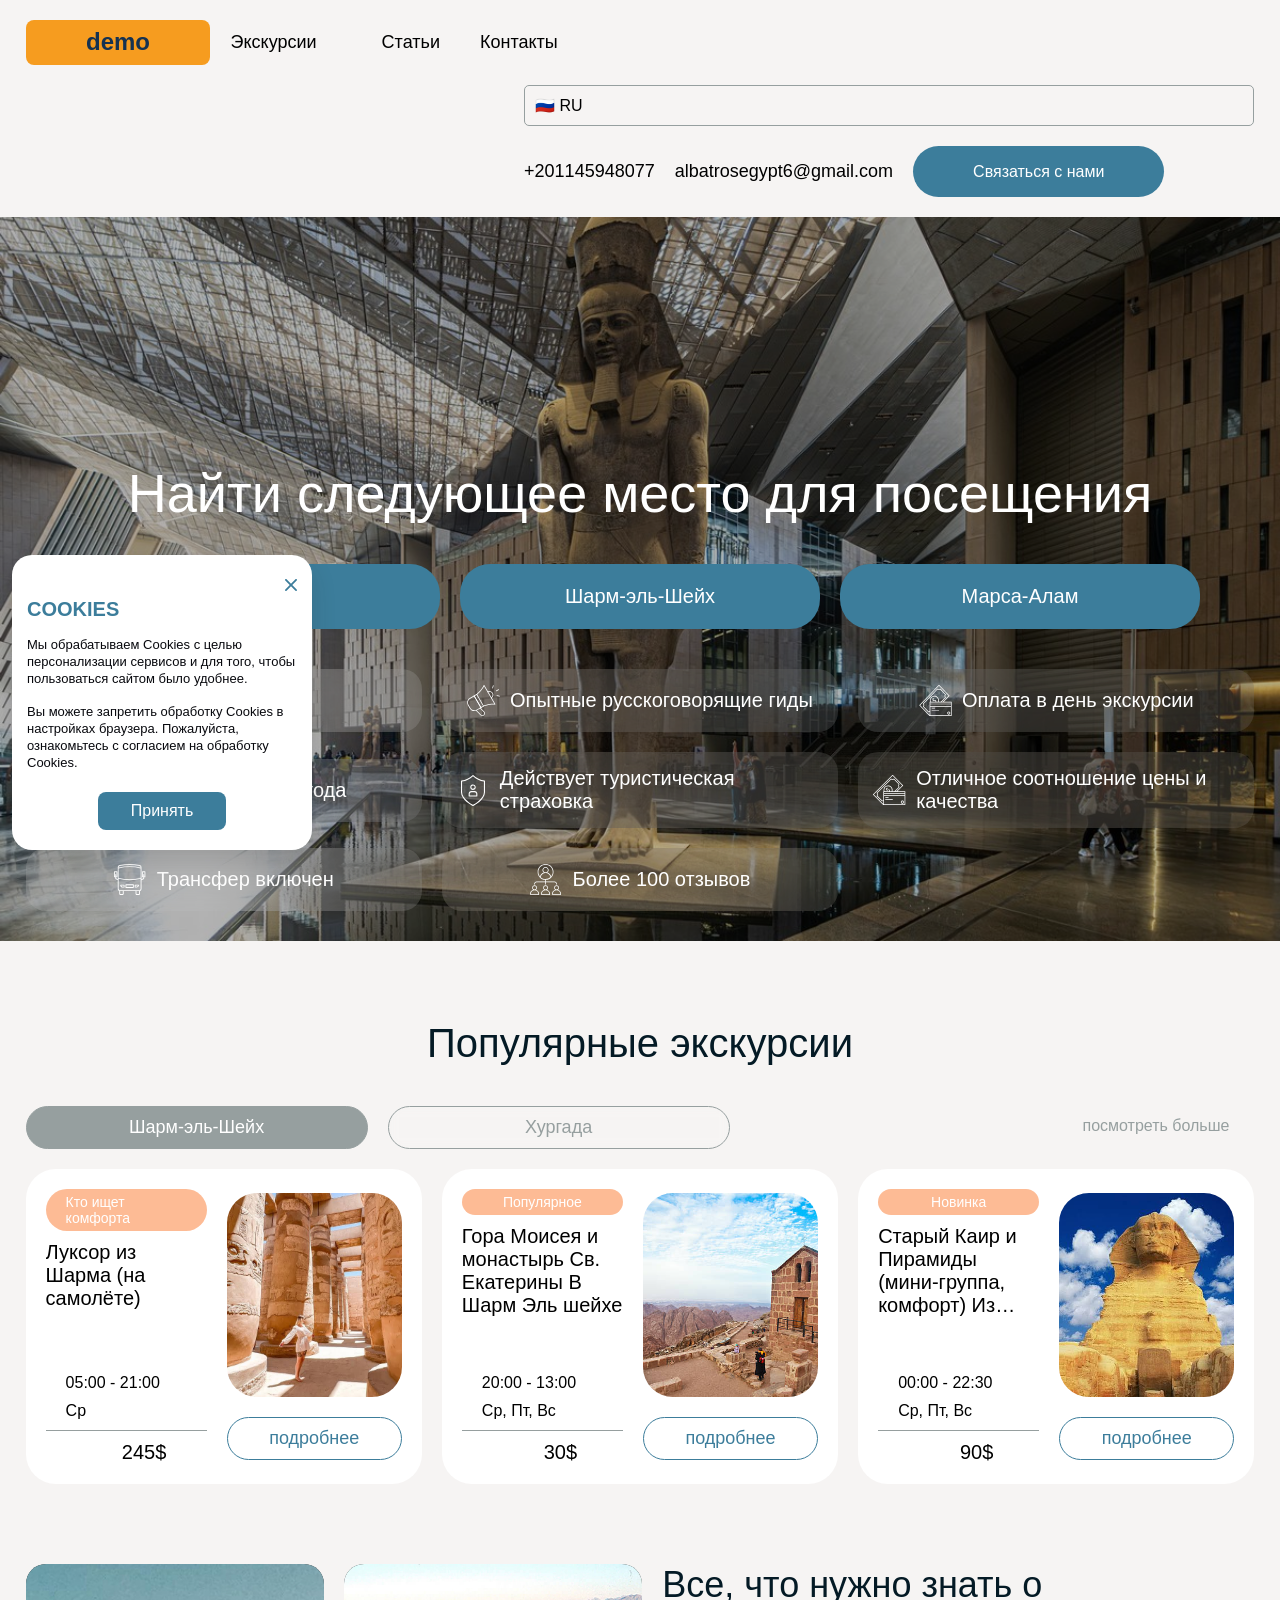
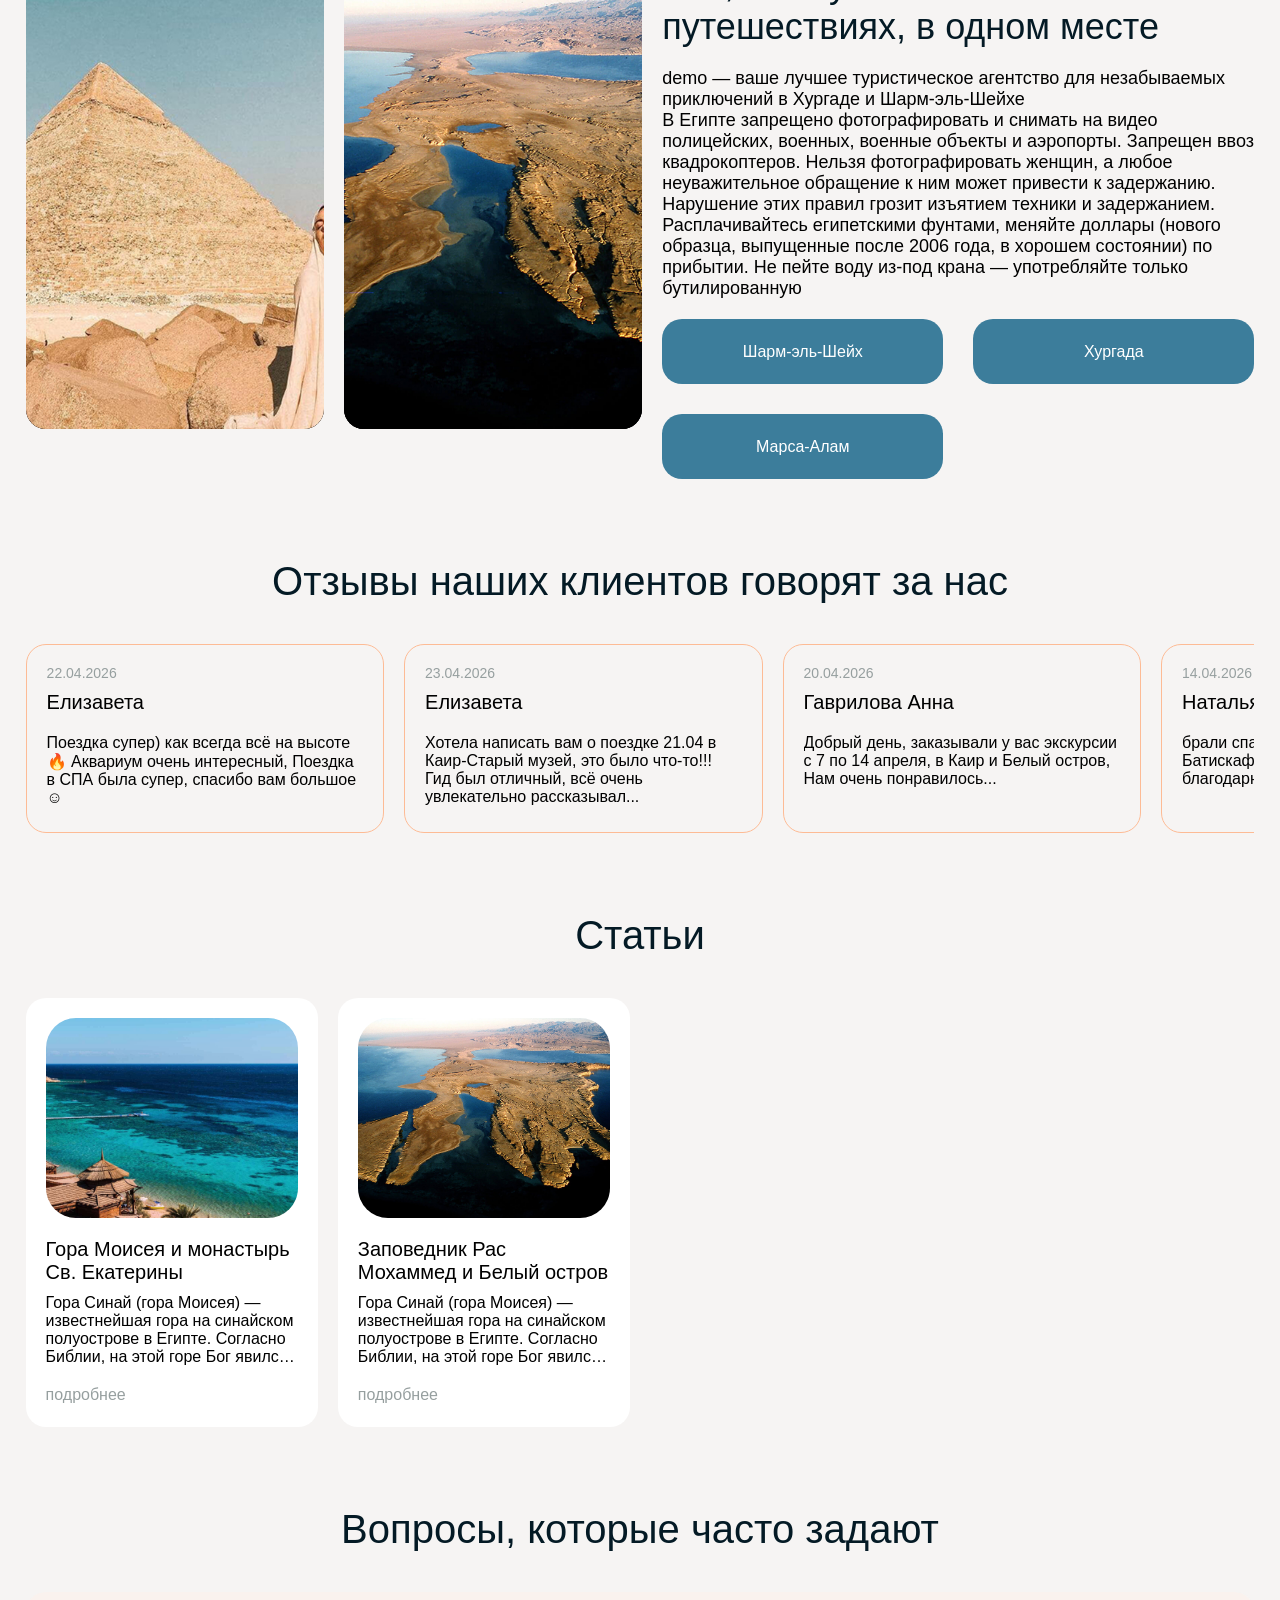
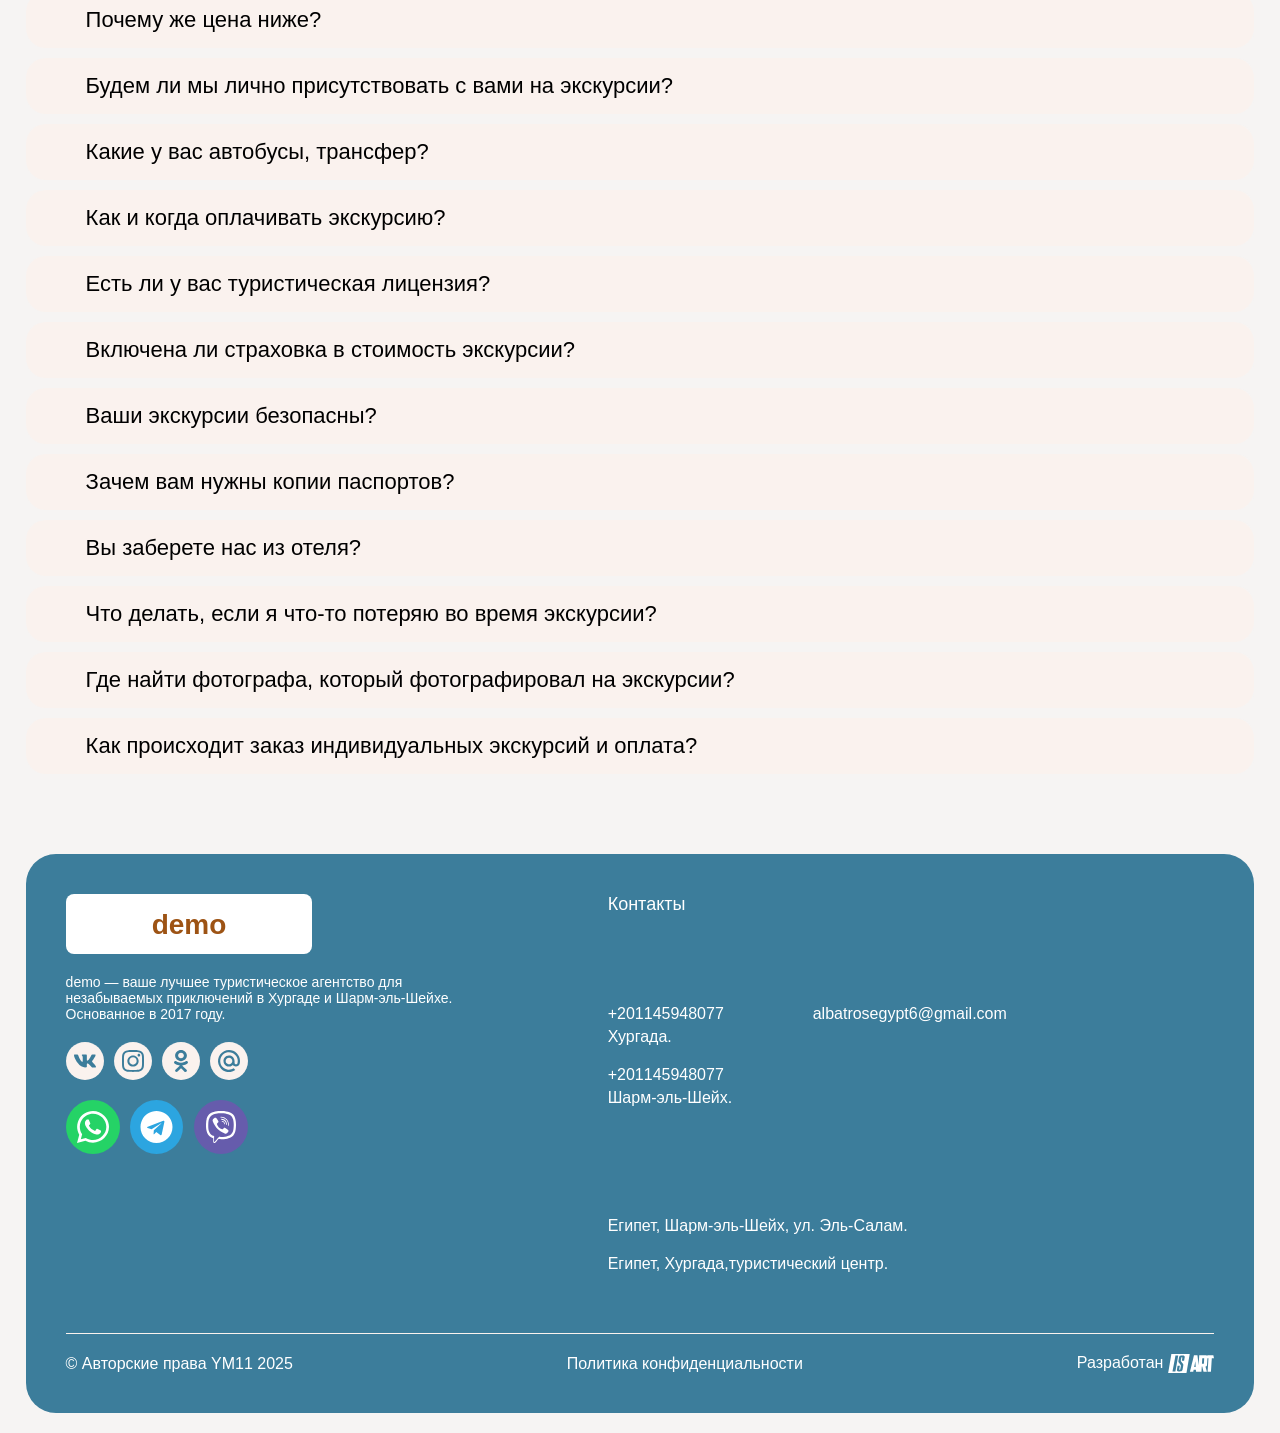
==== index.html @ 4cedfef4 "Initial commit - demo site" ====
<!DOCTYPE html>
<html lang="ru">

<head>
	<meta charset="UTF-8">
	<title>demo</title>
	<meta name="viewport" content="width=device-width, initial-scale=1">

	<link rel="icon" type="image/png" href="wp-content/themes/albatros/public/images/favicon/favicon-96x96.png" sizes="96x96" />
	<link rel="icon" type="image/svg+xml" href="wp-content/themes/albatros/public/images/favicon/favicon.svg" />
	<link rel="shortcut icon" href="wp-content/themes/albatros/public/images/favicon/favicon.ico" />
	<link rel="apple-touch-icon" sizes="180x180" href="wp-content/themes/albatros/public/images/favicon/apple-touch-icon.png" />
	<link rel="manifest" href="wp-content/themes/albatros/public/images/favicon/site.webmanifest" />

	<meta property="og:title" content="demo" />
	<meta property="og:description" content="" />
	<meta property="og:image" content="wp-content/themes/albatros/public/images/logotop.jpg" />

	<link rel='stylesheet' id='swiper-bundle-css' href='wp-content/themes/albatros/public/css/swiper-bundle.min.css' media='all' />
	<link rel='stylesheet' id='fancybox-css' href='wp-content/themes/albatros/public/css/jquery.fancybox.min.css' media='all' />
	<link rel='stylesheet' id='magnific-css' href='wp-content/themes/albatros/public/css/magnific-popup.min.css' media='all' />
	<link rel='stylesheet' id='main-css' href='wp-content/themes/albatros/public/css/main.css' media='all' />
</head>

<body data-rsssl=1 class="home blog wp-theme-albatros">
	<header id="header" class="header">
		<div class="grid_container header_wrapper">
			<a href="/" class="header_logo">
				<img src="wp-content/themes/albatros/public/images/logotip.svg" alt="demo">
			</a>
			<nav class="header_nav">
				<ul id="menu-glavnoe-menyu" class="menu_list">
					<li class="menu-item menu-item-type-taxonomy menu-item-object-category_ekskursii menu-item-has-children menu-item-1013">
						<a href="#">Экскурсии</a>
						<span class='sub_menu_btn'></span>
						<ul class='sub-menu'>
							<li class="menu-item menu-item-type-taxonomy menu-item-object-category_ekskursii menu-item-1015"><a href="#">Марса-Алам</a></li>
							<li class="menu-item menu-item-type-taxonomy menu-item-object-category_ekskursii menu-item-1017"><a href="#">Шарм-эль-Шейх</a></li>
							<li class="menu-item menu-item-type-taxonomy menu-item-object-category_ekskursii menu-item-1016"><a href="#">Хургада</a></li>
						</ul>
					</li>
					<li class="menu-item menu-item-type-taxonomy menu-item-object-category menu-item-1012"><a href="#">Статьи</a></li>
					<li class="menu-item menu-item-type-post_type menu-item-object-page menu-item-1014"><a href="#">Контакты</a></li>
				</ul>
			</nav>
			<div class="header_right" data-da=".header_nav, 1200, 5">
				<select class="country_select header_lang">
					<option value="ru" data-mask="+7(999)999-99-99" data-placeholder="Телефон*" selected>🇷🇺 RU</option>
					<option value="en" data-mask="+1(999)999-9999" data-placeholder="Phone*">🇬🇧 EN</option>
					<option value="ar" data-mask="+20(999)999-9999" data-placeholder="هاتف*">🇪🇬 AR</option>
				</select>
				<a href="tel:+201145948077" class="header_phone">+201145948077</a>
				<a href="mailto:albatrosegypt6@gmail.com" class="header_mail">albatrosegypt6@gmail.com</a>
				<span class="modal_open">
					<a href="#modal_consultations" class="site_btn" data-effect="mfp-zoom-in">Связаться с нами</a>
				</span>
			</div>
			<ul class="humb">
				<li></li>
				<li></li>
				<li></li>
			</ul>
		</div>
	</header>

	<main>
		<div class="banner m_bottom">
			<div class="swiper banner_slider">
				<div class="swiper-wrapper">
					<div class="swiper-slide banner_slide">
						<img src="wp-content/uploads/2025/12/14840252_original.jpg" alt="" loading="lazy">
					</div>
					<div class="swiper-slide banner_slide">
						<img src="wp-content/uploads/2025/07/slide2.jpg" alt="" loading="lazy">
					</div>
					<div class="swiper-slide banner_slide">
						<img src="wp-content/uploads/2025/12/item_478.jpg" alt="" loading="lazy">
					</div>
					<div class="swiper-slide banner_slide">
						<img src="wp-content/uploads/2025/10/whatsapp-image-2025-10-23-at-14.25.25.jpeg" alt="" loading="lazy">
					</div>
					<div class="swiper-slide banner_slide">
						<img src="wp-content/uploads/2025/10/whatsapp-image-2025-10-23-at-14.25.23.jpeg" alt="" loading="lazy">
					</div>
					<div class="swiper-slide banner_slide">
						<img src="wp-content/uploads/2025/10/whatsapp-image-2025-10-25-at-17.56.26-1.jpeg" alt="" loading="lazy">
					</div>
					<div class="swiper-slide banner_slide">
						<img src="wp-content/uploads/2025/10/whatsapp-image-2025-10-25-at-17.35.41-1.jpeg" alt="" loading="lazy">
					</div>
					<div class="swiper-slide banner_slide">
						<img src="wp-content/uploads/2025/10/whatsapp-image-2025-10-25-at-16.42.02-2.jpeg" alt="" loading="lazy">
					</div>
					<div class="swiper-slide banner_slide">
						<img src="wp-content/uploads/2025/10/whatsapp-image-2025-10-25-at-16.42.02.jpeg" alt="" loading="lazy">
					</div>
					<div class="swiper-slide banner_slide">
						<img src="wp-content/uploads/2025/10/whatsapp-image-2025-10-25-at-16.13.04-1.jpeg" alt="" loading="lazy">
					</div>
				</div>
			</div>
			<div class="banner_wrapper grid_container">
				<h1 class="banner_title" data-heading="Найти следующее место для посещения">Найти следующее место для посещения</h1>
				<div class="banner_top_link">
					<a href="#" class="site_btn">Хургада</a>
					<a href="#" class="site_btn">Шарм-эль-Шейх</a>
					<a href="#" class="site_btn">Марса-Алам</a>
				</div>
				<div class="banner_trigger_wrapper">
					<div id="bannerTrigger" class="banner_trigger">
						<div class="banner_trigger_item">
							<div class="trigger_icon">
								<img src="wp-content/uploads/2025/07/trigger_icon.svg" alt="">
							</div>
							<span class="trigger_title">Работаем 24/7</span>
						</div>
						<div class="banner_trigger_item">
							<div class="trigger_icon">
								<img src="wp-content/uploads/2025/07/trigger_icon2.svg" alt="">
							</div>
							<span class="trigger_title">Опытные русскоговорящие гиды</span>
						</div>
						<div class="banner_trigger_item">
							<div class="trigger_icon">
								<img src="wp-content/uploads/2025/07/trigger_icon3.svg" alt="">
							</div>
							<span class="trigger_title">Оплата в день экскурсии</span>
						</div>
						<div class="banner_trigger_item">
							<div class="trigger_icon">
								<img src="wp-content/uploads/2025/07/trigger_icon.svg" alt="">
							</div>
							<span class="trigger_title">Работаем с 2017 года</span>
						</div>
						<div class="banner_trigger_item">
							<div class="trigger_icon">
								<img src="wp-content/uploads/2025/07/trigger_icon4.svg" alt="">
							</div>
							<span class="trigger_title">Действует туристическая страховка</span>
						</div>
						<div class="banner_trigger_item">
							<div class="trigger_icon">
								<img src="wp-content/uploads/2025/07/trigger_icon5.svg" alt="">
							</div>
							<span class="trigger_title">Отличное соотношение цены и качества</span>
						</div>
						<div class="banner_trigger_item">
							<div class="trigger_icon">
								<img src="wp-content/uploads/2025/07/trigger_icon6.svg" alt="">
							</div>
							<span class="trigger_title">Трансфер включен</span>
						</div>
						<div class="banner_trigger_item">
							<div class="trigger_icon">
								<img src="wp-content/uploads/2025/07/trigger_icon7.svg" alt="">
							</div>
							<span class="trigger_title">Более 100 отзывов</span>
						</div>
					</div>
				</div>
			</div>
		</div>

		<div class="popular_excursions m_bottom">
			<div class="grid_container">
				<h2 class="index_title">Популярные экскурсии</h2>
				<div class="tabs_nav_box popular_excursions_btn">
					<a href="#!" data-tab="tab_1" class="excursions_nav_tab active">Шарм-эль-Шейх</a>
					<a href="#!" data-tab="tab_2" class="excursions_nav_tab">Хургада</a>
					<a href="#" class="more_btn">посмотреть больше</a>
				</div>

				<div class="tabs_content">
					<div id="tab_1" class="excursions_tab active">
						<div class="excursions_wrapper">
							<a href="#" class="excursions_item">
								<div class="excursions_item_info">
									<span class="excursions_item_label">Кто ищет комфорта</span>
									<h3 class="excursions_item_title">Луксор из Шарма (на самолёте)</h3>
									<div class="excursions_item_bottom">
										<span class="excursions_item_time">05:00 - 21:00</span>
										<span class="excursions_item_date">Ср</span>
										<div class="excursions_item_price">
											<span class="excursions_item_num">245$</span>
										</div>
									</div>
								</div>
								<div class="excursions_item_photo">
									<div class="excursions__photo">
										<img src="wp-content/uploads/2025/07/whatsapp-image-2025-10-23-at-15.48.49_3665bef0.jpg" alt="Луксор из Шарма (на самолёте)" loading="lazy">
									</div>
									<span class="site_btn_transparent">подробнее</span>
								</div>
							</a>
							<a href="#" class="excursions_item">
								<div class="excursions_item_info">
									<span class="excursions_item_label">Популярное</span>
									<h3 class="excursions_item_title">Гора Моисея и монастырь Св. Екатерины В Шарм Эль шейхе</h3>
									<div class="excursions_item_bottom">
										<span class="excursions_item_time">20:00 - 13:00</span>
										<span class="excursions_item_date">Ср, Пт, Вс</span>
										<div class="excursions_item_price">
											<span class="excursions_item_num">30$</span>
										</div>
									</div>
								</div>
								<div class="excursions_item_photo">
									<div class="excursions__photo">
										<img src="wp-content/uploads/2025/07/whatsapp-image-2025-10-23-at-11.12.30_5a927d51.jpg" alt="Гора Моисея и монастырь Св. Екатерины" loading="lazy">
									</div>
									<span class="site_btn_transparent">подробнее</span>
								</div>
							</a>
							<a href="#" class="excursions_item">
								<div class="excursions_item_info">
									<span class="excursions_item_label">Новинка</span>
									<h3 class="excursions_item_title">Старый Каир и Пирамиды (мини-группа, комфорт) Из Шарма</h3>
									<div class="excursions_item_bottom">
										<span class="excursions_item_time">00:00 - 22:30</span>
										<span class="excursions_item_date">Ср, Пт, Вс</span>
										<div class="excursions_item_price">
											<span class="excursions_item_num">90$</span>
										</div>
									</div>
								</div>
								<div class="excursions_item_photo">
									<div class="excursions__photo">
										<img src="wp-content/uploads/2025/10/whatsapp-image-2025-10-26-at-10.46.43-1.jpeg" alt="Старый Каир и Пирамиды" loading="lazy">
									</div>
									<span class="site_btn_transparent">подробнее</span>
								</div>
							</a>
						</div>
					</div>

					<div id="tab_2" class="excursions_tab">
						<div class="excursions_wrapper">
							<a href="#" class="excursions_item">
								<div class="excursions_item_info">
									<span class="excursions_item_label">Новинка</span>
									<h3 class="excursions_item_title">Старый Каир и Пирамиды (мини-группа, комфорт) Из Шарма</h3>
									<div class="excursions_item_bottom">
										<span class="excursions_item_time">00:00 - 22:30</span>
										<span class="excursions_item_date">Ср, Пт, Вс</span>
										<div class="excursions_item_price">
											<span class="excursions_item_num">90$</span>
										</div>
									</div>
								</div>
								<div class="excursions_item_photo">
									<div class="excursions__photo">
										<img src="wp-content/uploads/2025/10/whatsapp-image-2025-10-26-at-10.46.43-1.jpeg" alt="Старый Каир и Пирамиды" loading="lazy">
									</div>
									<span class="site_btn_transparent">подробнее</span>
								</div>
							</a>
							<a href="#" class="excursions_item">
								<div class="excursions_item_info">
									<span class="excursions_item_label">Популярное</span>
									<h3 class="excursions_item_title">Каир и Александрия из Хургады (автобус) 2 дня</h3>
									<div class="excursions_item_bottom">
										<span class="excursions_item_time">2 дня</span>
										<span class="excursions_item_date">Вт</span>
										<div class="excursions_item_price">
											<span class="excursions_item_num">140$</span>
										</div>
									</div>
								</div>
								<div class="excursions_item_photo">
									<div class="excursions__photo">
										<img src="wp-content/uploads/2025/10/whatsapp-image-2025-10-23-at-17.17.34.jpeg" alt="Каир и Александрия" loading="lazy">
									</div>
									<span class="site_btn_transparent">подробнее</span>
								</div>
							</a>
							<a href="#" class="excursions_item">
								<div class="excursions_item_info">
									<span class="excursions_item_label">VIP-клиенты</span>
									<h3 class="excursions_item_title">Каир индивидуально из Хургады</h3>
									<div class="excursions_item_bottom">
										<span class="excursions_item_time">01:00 - 20:30</span>
										<span class="excursions_item_date">Ежедневно</span>
										<div class="excursions_item_price">
											<span class="excursions_item_num">300$</span>
										</div>
									</div>
								</div>
								<div class="excursions_item_photo">
									<div class="excursions__photo">
										<img src="wp-content/uploads/2025/10/whatsapp-image-2025-10-23-at-14.25.23.jpeg" alt="Каир индивидуально" loading="lazy">
									</div>
									<span class="site_btn_transparent">подробнее</span>
								</div>
							</a>
							<a href="#" class="excursions_item">
								<div class="excursions_item_info">
									<span class="excursions_item_label">Популярное</span>
									<h3 class="excursions_item_title">Супер Луксор (с долиной царей)</h3>
									<div class="excursions_item_bottom">
										<span class="excursions_item_time">04:00 - 21:00</span>
										<span class="excursions_item_date">Пн, Вт, Чт, Пт, Сб</span>
										<div class="excursions_item_price">
											<span class="excursions_item_num">60$</span>
										</div>
									</div>
								</div>
								<div class="excursions_item_photo">
									<div class="excursions__photo">
										<img src="wp-content/uploads/2025/07/whatsapp-image-2025-10-23-at-15.48.49_3665bef0.jpg" alt="Супер Луксор" loading="lazy">
									</div>
									<span class="site_btn_transparent">подробнее</span>
								</div>
							</a>
							<a href="#" class="excursions_item">
								<div class="excursions_item_info">
									<span class="excursions_item_label">VIP-клиенты</span>
									<h3 class="excursions_item_title">Луксор индивидуально (Вип-программа) Из Хургады</h3>
									<div class="excursions_item_bottom">
										<span class="excursions_item_time">05:00 - 20:00</span>
										<span class="excursions_item_date">Ежедневно</span>
										<div class="excursions_item_price">
											<span class="excursions_item_num">300$</span>
										</div>
									</div>
								</div>
								<div class="excursions_item_photo">
									<div class="excursions__photo">
										<img src="wp-content/uploads/2025/07/whatsapp-image-2025-10-23-at-15.48.52_2b621d2a.jpg" alt="Луксор индивидуально" loading="lazy">
									</div>
									<span class="site_btn_transparent">подробнее</span>
								</div>
							</a>
						</div>
					</div>
				</div>
			</div>
		</div>

		<div class="aboutus_index m_bottom">
			<div class="grid_container aboutus_wrapper">
				<div class="aboutus_video_box">
					<div class="video_item">
						<video controls playsinline id="myVideo1">
							<source src="wp-content/uploads/2025/07/video.mp4" type="video/mp4">
						</video>
						<div class="video-poster" data-video-id="myVideo1" style="background: url('wp-content/uploads/2025/07/ekscursiaaya_slide.jpg') center / cover no-repeat;"></div>
					</div>
					<div class="video_item">
						<video controls playsinline id="myVideo2">
							<source src="wp-content/uploads/2025/07/video.mp4" type="video/mp4">
						</video>
						<div class="video-poster" data-video-id="myVideo2" style="background: url('wp-content/uploads/2025/07/single_news.jpg') center / cover no-repeat;"></div>
					</div>
				</div>
				<div class="aboutus_info">
					<h2 class="aboutus_title">Все, что нужно знать о путешествиях, в одном месте</h2>
					<div class="aboutus_info_text">
				<p>demo — ваше лучшее туристическое агентство для незабываемых приключений в Хургаде и Шарм-эль-Шейхе</p>
						<p>В Египте запрещено фотографировать и снимать на видео полицейских, военных, военные объекты и аэропорты. Запрещен ввоз квадрокоптеров. Нельзя фотографировать женщин, а любое неуважительное обращение к ним может привести к задержанию. Нарушение этих правил грозит изъятием техники и задержанием.</p>
						<p>Расплачивайтесь египетскими фунтами, меняйте доллары (нового образца, выпущенные после 2006 года, в хорошем состоянии) по прибытии. Не пейте воду из-под крана — употребляйте только бутилированную</p>
					</div>
					<div class="aboutus_btn">
						<a href="#" class="site_btn">Шарм-эль-Шейх</a>
						<a href="#" class="site_btn">Хургада</a>
						<a href="#" class="site_btn">Марса-Алам</a>
					</div>
				</div>
			</div>
		</div>

		<div class="reviews m_bottom">
			<div class="grid_container reviews_wrapper">
				<h2 class="index_title">Отзывы наших клиентов говорят за нас</h2>
				<div class="reviews_slider_wrapper">
					<div class="swiper reviews_slider">
						<div class="swiper-wrapper">
							<div class="swiper-slide reviews_slide" data-fancybox="reviews1" data-src="#dialog-content1">
								<span class="reviews_slide_date">22.04.2026</span>
								<span class="reviews_slide_name">Елизавета</span>
								<div class="reviews_slide_text">Поездка супер) как всегда всё на высоте🔥 Аквариум очень интересный, Поездка в СПА была супер, спасибо вам большое ☺️</div>
								<div id="dialog-content1" class="vp-raw f-html" style="max-width: 500px; display: none;">
									<p>Поездка супер) как всегда всё на высоте🔥<br>Аквариум очень интересный,</p>
									<p>Поездка в СПА была супер, спасибо вам большое ☺️</p>
								</div>
							</div>
							<div class="swiper-slide reviews_slide" data-fancybox="reviews2" data-src="#dialog-content2">
								<span class="reviews_slide_date">23.04.2026</span>
								<span class="reviews_slide_name">Елизавета</span>
								<div class="reviews_slide_text">Хотела написать вам о поездке 21.04 в Каир-Старый музей, это было что-то!!! Гид был отличный, всё очень увлекательно рассказывал...</div>
								<div id="dialog-content2" class="vp-raw f-html" style="max-width: 500px; display: none;">
									<p>Хотела написать вам о поездке 21.04 в Каир-Старый музей, это было что-то!!!<br>Гид был отличный...</p>
								</div>
							</div>
							<div class="swiper-slide reviews_slide" data-fancybox="reviews3" data-src="#dialog-content3">
								<span class="reviews_slide_date">20.04.2026</span>
								<span class="reviews_slide_name">Гаврилова Анна</span>
								<div class="reviews_slide_text">Добрый день, заказывали у вас экскурсии с 7 по 14 апреля, в Каир и Белый остров, Нам очень понравилось...</div>
								<div id="dialog-content3" class="vp-raw f-html" style="max-width: 500px; display: none;">
									<p>Добрый день, заказывали у вас экскурсии с 7 по 14 апреля, в Каир и Белый остров, Нам очень понравилось...</p>
								</div>
							</div>
							<div class="swiper-slide reviews_slide" data-fancybox="reviews4" data-src="#dialog-content4">
								<span class="reviews_slide_date">14.04.2026</span>
								<span class="reviews_slide_name">Наталья</span>
								<div class="reviews_slide_text">брали спа дважды и экскурскию морскую Батискаф, выражаем искреннюю благодарность...</div>
								<div id="dialog-content4" class="vp-raw f-html" style="max-width: 500px; display: none;">
									<p>брали спа дважды и экскурскию морскую Батискаф... Мы рекомендуем и выражаем свою благодарность за отдых.</p>
								</div>
							</div>
							<div class="swiper-slide reviews_slide" data-fancybox="reviews5" data-src="#dialog-content5">
								<span class="reviews_slide_date">14.04.2026</span>
								<span class="reviews_slide_name">Катерина</span>
								<div class="reviews_slide_text">Добрый день! Хотели бы оставить отзыв по поводу экскурсии Очень сильно благодарим за нашего экскурсовода Бассама!...</div>
								<div id="dialog-content5" class="vp-raw f-html" style="max-width: 500px; display: none;">
									<p>Добрый день! Хотели бы оставить отзыв по поводу экскурсии</p>
									<p>Очень сильно благодарим за нашего экскурсовода Бассама!</p>
								</div>
							</div>
						</div>
					</div>
					<div class="swiper-button-prev">
						<svg width="17" height="30" viewBox="0 0 17 30" fill="none" xmlns="http://www.w3.org/2000/svg">
							<path d="M15.116 30C15.6989 30 16.2724 29.6832 16.6409 29.0915C17.2501 28.1083 17.064 26.7313 16.2216 26.0208L4.24012 15.8648C3.93363 15.6053 3.75876 15.3105 3.75876 15.0554C3.75688 14.8002 3.93175 14.5032 4.23824 14.2415L16.231 3.97555C17.0677 3.25845 17.2501 1.88145 16.6371 0.902592C16.0279 -0.0784665 14.8508 -0.294033 14.0103 0.425263L2.01757 10.6912C0.731428 11.791 -0.00377655 13.3858 -1.71661e-05 15.0642C0.00186348 16.7425 0.744595 18.3329 2.0345 19.4261L14.016 29.5821C14.3488 29.8636 14.7343 30 15.116 30Z" fill="#969F9F" />
						</svg>
					</div>
					<div class="swiper-button-next">
						<svg width="17" height="30" viewBox="0 0 17 30" fill="none" xmlns="http://www.w3.org/2000/svg">
							<path d="M1.88401 30C1.30111 30 0.727613 29.6832 0.359068 29.0915C-0.250159 28.1083 -0.0640069 26.7313 0.778381 26.0208L12.7598 15.8648C13.0663 15.6053 13.2412 15.3105 13.2412 15.0554C13.2431 14.8002 13.0682 14.5032 12.7617 14.2415L0.768985 3.97555C-0.0677623 3.25845 -0.250161 1.88145 0.362827 0.902592C0.972054 -0.0784665 2.14915 -0.294033 2.98965 0.425263L14.9824 10.6912C16.2685 11.791 17.0037 13.3858 17 15.0642C16.9981 16.7425 16.2554 18.3329 14.9655 19.4261L2.98402 29.5821C2.6512 29.8636 2.26572 30 1.88401 30Z" fill="#969F9F" />
						</svg>
					</div>
				</div>
			</div>
		</div>

		<div class="news_index m_bottom">
			<div class="grid_container">
				<h2 class="index_title">Статьи</h2>
				<div class="news_wrapper">
					<a href="#" class="news_item">
						<div class="news_item_img">
							<img src="wp-content/uploads/2025/07/slide2.jpg" alt="" loading="lazy">
						</div>
						<h3 class="news_item_title">Гора Моисея и монастырь Св. Екатерины</h3>
						<p class="news_item_text">Гора Синай (гора Моисея) — известнейшая гора на синайском полуострове в Египте. Согласно Библии, на этой горе Бог явился Моисею и дал десять заповедей...</p>
						<span class="more_btn">подробнее</span>
					</a>
					<a href="#" class="news_item">
						<div class="news_item_img">
							<img src="wp-content/uploads/2025/07/single_news.jpg" alt="" loading="lazy">
						</div>
						<h3 class="news_item_title">Заповедник Рас Мохаммед и Белый остров</h3>
						<p class="news_item_text">Гора Синай (гора Моисея) — известнейшая гора на синайском полуострове в Египте. Согласно Библии, на этой горе Бог явился Моисею и дал десять заповедей...</p>
						<span class="more_btn">подробнее</span>
					</a>
				</div>
			</div>
		</div>

		<div class="question m_bottom">
			<div class="grid_container">
				<h2 class="index_title">Вопросы, которые часто задают</h2>
				<div id="accordion" class="questions_accordion">
					<div class="accordion_item">
						<h3 class="accordion_header">Почему же цена ниже?</h3>
						<div class="accordion_body">У нас действительно одни из самых низких цен, которые можно предложить и сохранить высокое качество предоставляемых услуг. Дело в том, что мы являемся компанией онлайн-бронирования экскурсий для крупных организаторов в Египте и можем предложить очень выгодные цены за счёт большого потока туристов.</div>
					</div>
					<div class="accordion_item">
						<h3 class="accordion_header">Будем ли мы лично присутствовать с вами на экскурсии?</h3>
						<div class="accordion_body">Так как наши экскурсии не авторские, то мы лично на них не присутствуем. Но с вами всегда будет русскоговорящий гид или сопровождающий.</div>
					</div>
					<div class="accordion_item">
						<h3 class="accordion_header">Какие у вас автобусы, трансфер?</h3>
						<div class="accordion_body">В парке организаторов доступен различный транспорт, включая легковые автомобили, минивены и комфортабельные автобусы. Все автотранспортные средства оснащены кондиционерами и системами безопасности.</div>
					</div>
					<div class="accordion_item">
						<h3 class="accordion_header">Как и когда оплачивать экскурсию?</h3>
						<div class="accordion_body">Мы работаем без предоплаты. Абсолютно любые групповые экскурсии оплачиваются уже в автобусе, либо в процессе.</div>
					</div>
					<div class="accordion_item">
						<h3 class="accordion_header">Есть ли у вас туристическая лицензия?</h3>
						<div class="accordion_body">Египет — достаточная зарегулированная законами страна, особенно это касается туризма. Для того, чтобы авто или яхта выехала на экскурсию, ежедневно требуется получать на это разрешение у полиции и военных.</div>
					</div>
					<div class="accordion_item">
						<h3 class="accordion_header">Включена ли страховка в стоимость экскурсии?</h3>
						<div class="accordion_body">Покупая на родине путевку в Египет, вы также приобретаете стандартную страховку. Эта страховка действует на территории всего Египта вне зависимости от того, куда и с кем вы поедете на экскурсии.</div>
					</div>
					<div class="accordion_item">
						<h3 class="accordion_header">Ваши экскурсии безопасны?</h3>
						<div class="accordion_body">Обеспечение вашей безопасности - наша первостепенная задача. Мы строго придерживаемся всех правил и стандартов безопасности, привлекая к работе опытных сотрудников.</div>
					</div>
					<div class="accordion_item">
						<h3 class="accordion_header">Зачем вам нужны копии паспортов?</h3>
						<div class="accordion_body">Копия Вашего паспорта необходима нам для получения необходимого разрешения на поездку от местных властей. Это разрешение потребуется для обеспечения Вашей безопасности и соблюдения государственных правил во время экскурсии.</div>
					</div>
					<div class="accordion_item">
						<h3 class="accordion_header">Вы заберете нас из отеля?</h3>
						<div class="accordion_body">Мы заберем Вас у ворот Вашего отеля, у въезда в отель. Это помогает оптимизировать процесс перевозки, гарантируя, что мы сможем минимизировать время ожидания.</div>
					</div>
					<div class="accordion_item">
						<h3 class="accordion_header">Что делать, если я что-то потеряю во время экскурсии?</h3>
						<div class="accordion_body">Пожалуйста, свяжитесь с нашими сотрудниками как можно скорее, чтобы проверить, не нашли ли мы Вашу потерянную вещь.</div>
					</div>
					<div class="accordion_item">
						<h3 class="accordion_header">Где найти фотографа, который фотографировал на экскурсии?</h3>
						<div class="accordion_body">Хотели бы проинформировать вас, что фотографы, сопровождающие на экскурсиях, действуют как независимые представители своих фото-студий.</div>
					</div>
					<div class="accordion_item">
						<h3 class="accordion_header">Как происходит заказ индивидуальных экскурсий и оплата?</h3>
						<div class="accordion_body">Выбрав понравившуюся экскурсию, вы можете написать или позвонить нам в любом месенджере или оставить заявку на сайте.</div>
					</div>
				</div>
			</div>
		</div>
	</main>

	<footer class="grid_container">
		<div class="footer_top">
			<div class="foter_info">
				<a href="#" class="footer_logo">
					<img src="wp-content/themes/albatros/public/images/footer_logo.svg" alt="demo">
				</a>
				<p class="footer_text">demo — ваше лучшее туристическое агентство для незабываемых приключений в Хургаде и Шарм-эль-Шейхе. Основанное в 2017 году.</p>
				<div class="footer_social">
					<a target="_blank" href="https://vk.ru/id1087492968" class="social_link">
						<img src="wp-content/themes/albatros/public/images/vk.svg" alt="VK">
					</a>
					<a target="_blank" href="https://www.instagram.com/albatrosegypt6/" class="social_link">
						<img src="wp-content/themes/albatros/public/images/ins.svg" alt="Instagram">
					</a>
					<a target="_blank" href="https://ok.ru/profile/910348521746" class="social_link">
						<img src="wp-content/themes/albatros/public/images/ok.svg" alt="OK">
					</a>
					<a target="_blank" href="https://mail.ru/albatrosegypt6@gmail.com" class="social_link">
						<img src="wp-content/themes/albatros/public/images/mail.svg" alt="Mail">
					</a>
				</div>
				<div class="footer_masseges">
					<a target="_blank" href="https://wa.me/201145948077" class="masseges_item">
						<img src="wp-content/themes/albatros/public/images/wh.svg" alt="WhatsApp">
					</a>
					<a target="_blank" href="https://t.me/+201145948077" class="masseges_item">
						<img src="wp-content/themes/albatros/public/images/tel.svg" alt="Telegram">
					</a>
					<a target="_blank" href="viber://chat?number=201145948077" class="masseges_item">
						<img src="wp-content/themes/albatros/public/images/viber.svg" alt="Viber">
					</a>
				</div>
			</div>
			<div class="footer_contacts">
				<span class="footer_contacts_title">Контакты</span>
				<div class="footer_contacts_wrap">
					<div class="footer_phone footer_item">
						<div class="footer_icon"></div>
						<div class="footer_phone_tel">
							<a href="tel:+201145948077">+201145948077</a>
							<span>Хургада.</span>
						</div>
						<div class="footer_phone_tel">
							<a href="tel:+201145948077">+201145948077</a>
							<span>Шарм-эль-Шейх.</span>
						</div>
					</div>
					<div class="footer_mail footer_item">
						<div class="footer_icon"></div>
						<div class="footer_phone_tel">
							<a href="mailto:albatrosegypt6@gmail.com">albatrosegypt6@gmail.com</a>
						</div>
					</div>
					<div class="footer_gps footer_item">
						<div class="footer_icon"></div>
						<div class="footer_addres footer_phone_tel">
							<span>Египет, Шарм-эль-Шейх, ул. Эль-Салам.</span>
							<span>Египет, Хургада,туристический центр.</span>
						</div>
					</div>
				</div>
			</div>
		</div>
		<div class="footer_bottom">
			<span class="social_link">© Авторские права YM11 2025</span>
			<a href="#" class="social_link">Политика конфиденциальности</a>
			<a target="_blank" href="https://is-art.ru/" class="social_link is-art">
				Разработан
				<img src="wp-content/themes/albatros/public/images/is_art.svg" alt="is-art">
			</a>
		</div>
	</footer>

	<div id="modal_consultations" class="modal_consultations white-popup mfp-with-anim mfp-hide">
		<div class="modal_calc_form_wrap">
			<span class="calc_form_title">Связаться с нами</span>
			<form action="javascript:void(0)" id="alxModalForm">
				<input type="hidden" name="link" value="/">
				<input type="text" name="name" required placeholder="Имя">
				<input type="tel" name="phone" placeholder="Телефон*" style="border-radius: 0 5px 5px 0;" inputmode="numeric" pattern="^\+?[0-9]{6,15}$" oninput="this.value = this.value.replace(/[^0-9+]/g, '').replace(/(?!^)\+/g, '');" required>
				<label class="control control-checkbox">
					Нажимая кнопку, вы даете согласие на обработку персональных данных, в соответствии с политикой конфиденциальности
					<input type="checkbox" required />
					<div class="control_indicator"></div>
				</label>
				<label class="control control-checkbox">
					Согласие на получение рекламных предложений по телефону и email
					<input type="checkbox" />
					<div class="control_indicator"></div>
				</label>
				<button type="submit" class="site_btn">Отправить</button>
			</form>
		</div>
	</div>

	<div class="overlay"></div>
	<div class="alModal alModalThank js_modal-3 thank_modal">
		<span class="alModalClose js_alModalClose"></span>
		<div class="alModalContent">
			<div class="thank_icon">
				<img src="wp-content/themes/albatros/public/images/logotip.svg" alt="demo">
			</div>
			<br>
			<div class="thank_text">Мы благодарим Вас за интерес и рассмотрим Вашу заявку.</div>
			<br>
		</div>
	</div>

	<div class="cookies_box" id="cookiesBox" onclick="">
		<div class="cookies_close" id="cookies_close" onclick="document.getElementById('cookiesBox').style.display='none';">
			<svg width="12" height="12" viewBox="0 0 12 12" fill="none" xmlns="http://www.w3.org/2000/svg">
				<path d="M11.7038 0.305268C11.62 0.221338 11.5205 0.15475 11.411 0.109318C11.3015 0.0638856 11.1841 0.0404999 11.0655 0.0404999C10.9469 0.0404999 10.8295 0.0638856 10.72 0.109318C10.6105 0.15475 10.511 0.221338 10.4272 0.305268L6 4.72344L1.57278 0.296214C1.48896 0.212394 1.38945 0.145904 1.27993 0.100541C1.17041 0.0551777 1.05304 0.0318298 0.934495 0.0318298C0.815956 0.0318298 0.698576 0.0551777 0.58906 0.100541C0.479544 0.145904 0.380034 0.212394 0.296214 0.296214C0.212394 0.380034 0.145904 0.479544 0.100541 0.58906C0.0551777 0.698576 0.0318298 0.815956 0.0318298 0.934495C0.0318298 1.05304 0.0551777 1.17041 0.100541 1.27993C0.145904 1.38945 0.212394 1.48896 0.296214 1.57278L4.72344 6L0.296214 10.4272C0.212394 10.511 0.145904 10.6106 0.100541 10.7201C0.0551777 10.8296 0.0318298 10.947 0.0318298 11.0655C0.0318298 11.184 0.0551777 11.3014 0.100541 11.4109C0.145904 11.5205 0.212394 11.62 0.296214 11.7038C0.380034 11.7876 0.479544 11.8541 0.58906 11.8995C0.698576 11.9448 0.815956 11.9682 0.934495 11.9682C1.05304 11.9682 1.17041 11.9448 1.27993 11.8995C1.38945 11.8541 1.48896 11.7876 1.57278 11.7038L6 7.27656L10.4272 11.7038C10.511 11.7876 10.6106 11.8541 10.7201 11.8995C10.8296 11.9448 10.947 11.9682 11.0655 11.9682C11.184 11.9682 11.3014 11.9448 11.4109 11.8995C11.5205 11.8541 11.62 11.7876 11.7038 11.7038C11.7876 11.62 11.8541 11.5205 11.8995 11.4109C11.9448 11.3014 11.9682 11.184 11.9682 11.0655C11.9682 10.947 11.9448 10.8296 11.8995 10.7201C11.8541 10.6106 11.7876 10.511 11.7038 10.4272L7.27656 6L11.7038 1.57278C12.0478 1.22874 12.0478 0.649306 11.7038 0.305268Z" fill="#3c7d9b" />
			</svg>
		</div>
		<div class="cookies_box_text">
			<span class="cookies_title">Cookies</span>
			<p>Мы обрабатываем Cookies с целью персонализации сервисов и для того, чтобы пользоваться сайтом было удобнее.<br><br>Вы можете запретить обработку Cookies в настройках браузера. Пожалуйста, ознакомьтесь с согласием на обработку Cookies.</p>
		</div>
		<button id="acceptCookies" type="button" class="site_btn">Принять</button>
	</div>

	<script id="jquery_3_5-js" src="wp-content/themes/albatros/public/js/jquery/jquery-3.5.0.min.js"></script>
	<script id="dynamicAdapt-js" src="wp-content/themes/albatros/public/js/dynamicAdapt.js"></script>
	<script id="fancybox-js" src="wp-content/themes/albatros/public/js/jquery.fancybox.min.js"></script>
	<script id="magnific-js" src="wp-content/themes/albatros/public/js/jquery.magnific-popup.min.js"></script>
	<script id="inputmask-js" src="wp-content/themes/albatros/public/js/jquery.inputmask.bundle.min.js"></script>
	<script id="jquery-ui-js" src="wp-content/themes/albatros/public/js/jquery-ui.min.js"></script>
	<script id="swiper_js-js" src="wp-content/themes/albatros/public/js/swiper-bundle.min.js"></script>
	<script id="user-js" src="wp-content/themes/albatros/public/js/user.js"></script>
	<script id="tabs-js" src="wp-content/themes/albatros/public/js/tabs.js"></script>
	<script id="video_play-js" src="wp-content/themes/albatros/public/js/video_play.js"></script>
	<script id="header-js" src="wp-content/themes/albatros/public/js/header.js"></script>
	<script id="cookies-js" src="wp-content/themes/albatros/public/js/cookies.js"></script>
</body>
</html>
---- wp-content/themes/albatros/public/css/main.css ----
@charset "UTF-8";

/* Margin and padding resets
------------------- */

html {
	font-family: sans-serif;
	-ms-text-size-adjust: 100%;
	-webkit-text-size-adjust: 100%;
}

html,
body,
div,
span,
applet,
object,
iframe,
h1,
h2,
h3,
h4,
h5,
h6,
p,
blockquote,
pre,
a,
abbr,
acronym,
address,
big,
cite,
code,
del,
dfn,
em,
img,
ins,
kbd,
q,
s,
samp,
small,
strike,
strong,
sub,
sup,
tt,
var,
b,
u,
i,
center,
dl,
dt,
dd,
ol,
ul,
li,
fieldset,
form,
label,
legend,
table,
caption,
tbody,
tfoot,
thead,
tr,
th,
td,
article,
aside,
canvas,
details,
embed,
figure,
figcaption,
footer,
header,
hgroup,
menu,
nav,
output,
ruby,
section,
summary,
time,
mark,
audio,
video {
	margin: 0;
	padding: 0;
	border: 0;
	font-size: 100%;
	font: inherit;
	vertical-align: baseline;
	outline: none;
}

/* HTML5 display definitions
------------------- */

article,
aside,
details,
figcaption,
figure,
footer,
header,
main,
nav,
section,
summary {
	display: block;
}

audio,
canvas,
progress,
video {
	display: inline-block;
	vertical-align: baseline;
}

audio:not([controls]) {
	display: none;
	height: 0;
}

[hidden],
template {
	display: none;
}

/* Links
------------------- */

a {
	background: transparent;
	text-decoration: underline;
}

a:active,
a:hover {
	outline: 0;
	text-decoration: none;
}

/* Lists
------------------- */

ol,
ul {
	list-style: none;
}

/* Text-level semantics
------------------- */

abbr[title] {
	border-bottom: 1px dotted;
}

b,
strong {
	font-weight: bold;
}

dfn {
	font-style: italic;
}

mark {
	background: #ff0;
	color: #000;
}

small {
	font-size: 80%;
}

sub,
sup {
	font-size: 75%;
	line-height: 0;
	position: relative;
	vertical-align: baseline;
}

sup {
	top: -0.5em;
}

sub {
	bottom: -0.25em;
}

/* Embedded content
------------------- */

img {
	border: 0;
	max-width: 100%;
}

svg:not(:root) {
	overflow: hidden;
}

figure {
	margin: 1em 40px;
}

hr {
	-webkit-box-sizing: content-box;
	box-sizing: content-box;
	height: 0;
}

pre {
	overflow: auto;
}

code,
kbd,
pre,
samp {
	font-family: monospace, monospace;
	font-size: 100%;
}

/* Forms
------------------- */

button,
input,
optgroup,
select,
textarea {
	color: inherit;
	font: inherit;
	margin: 0;
}

button {
	overflow: visible;
}

button,
select {
	text-transform: none;
}

button,
html input[type="button"],
input[type="reset"],
input[type="submit"] {
	-webkit-appearance: button;
	cursor: pointer;
}

button[disabled],
html input[disabled] {
	cursor: default;
}

button::-moz-focus-inner,
input::-moz-focus-inner {
	border: 0;
	padding: 0;
}

input {
	line-height: normal;
	outline: none;
}

input[type="checkbox"],
input[type="radio"] {
	-webkit-box-sizing: border-box;
	box-sizing: border-box;
	padding: 0;
}

input[type="number"]::-webkit-inner-spin-button,
input[type="number"]::-webkit-outer-spin-button {
	height: auto;
}

input[type="search"] {
	-webkit-appearance: textfield;
	-webkit-box-sizing: content-box;
	box-sizing: content-box;
}

input[type="search"]::-webkit-search-cancel-button,
input[type="search"]::-webkit-search-decoration {
	-webkit-appearance: none;
}

fieldset {
	border: 1px solid #c0c0c0;
	margin: 0 2px;
	padding: 0.35em 0.625em 0.75em;
}

legend {
	border: 0;
	padding: 0;
}

textarea {
	overflow: auto;
}

optgroup {
	font-weight: bold;
}

blockquote,
q {
	quotes: none;
}

blockquote:before,
blockquote:after,
q:before,
q:after {
	content: '';
	content: none;
}

/* Tables
------------------- */

table {
	border-collapse: collapse;
	border-spacing: 0;
}

td,
th {
	padding: 0;
}

/*GLOBAL STYLE*/

* {
	-webkit-box-sizing: border-box;
	box-sizing: border-box;
}

:root {
	--tem: #153251;
	--svet: #3c7d9b;
	--ser: #969f9f;
	--bezh: #fdbb95;
	--chernyy: #000;
	--belyy: #fff;
	--tekst: #041a25;
	--svet-bezh: #faf2ee;
	--ser--svet: #f0edec;
}

:root {
	--font-family: "PT Sans", sans-serif;
	--second-family: "Cera Pro", sans-serif;
	--third-family: "Inter", sans-serif;
}

html {
	overflow-x: hidden;
}

body {
	background: #F6F4F3;
	font-family: var(--font-family);
	font-weight: 400;
	font-size: 18px;
	color: var(--chernyy);
	overflow: hidden;
}

img {
	width: 100%;
	max-width: 100%;
	display: block;
}

.grid_container {
	max-width: 1720px;
	width: 100%;
	margin: 0 auto;
	position: relative;
}

a {
	text-decoration: none;
}

h2,
h3,
h4,
h5,
h6 {
	font-family: var(--second-family);
	font-weight: 400;
	font-size: 22px;
	color: var(--chernyy);
}

input:-webkit-autofill {
	color: #ffffff !important;
}

.compensate-for-scrollbar {
	margin-right: 0 !important;
}

/*-------wp---------*/

.aligncenter,
.alignleft,
.alignright {
	display: block;
	padding: 0;
}

.aligncenter {
	float: none;
	margin: .5em auto 1em;
}

.alignright {
	float: right;
	margin: .5em 4em 2em 0;
}

.alignleft {
	float: left;
	margin: .5em 4em 2em 0;
}

.wp-caption {
	padding: 5px 0;
	border: 1px solid #555;
	background: #444;
	text-align: center;
}

.wp-caption img {
	display: inline;
}

.wp-caption p.wp-caption-text {
	margin: 5px 0 0;
	padding: 0;
	text-align: center;
	font-size: 75%;
	font-weight: 100;
	font-style: italic;
	color: #ddd;
}

@font-face {
	font-family: "Inter";
	src: url("../fonts/Inter_28pt-Regular.ttf") format("truetype");
	font-style: normal;
	font-weight: 400;
}

@font-face {
	font-family: "PT Sans";
	src: url("../fonts/PTSans-Regular.ttf") format("truetype");
	font-style: normal;
	font-weight: 400;
}

@font-face {
	font-family: "Cera Pro";
	src: url("../fonts/CeraProRegular.ttf") format("truetype");
	font-style: normal;
	font-weight: 400;
}

@font-face {
	font-family: "Cera Pro";
	src: url("../fonts/CeraProMedium.ttf") format("truetype");
	font-style: normal;
	font-weight: 500;
}

.site_btn {
	display: -webkit-box;
	display: -ms-flexbox;
	display: flex;
	-webkit-box-align: center;
	-ms-flex-align: center;
	align-items: center;
	-webkit-box-pack: center;
	-ms-flex-pack: center;
	justify-content: center;
	font-family: var(--font-family);
	font-weight: 400;
	font-size: 16px;
	color: var(--belyy);
	border-radius: 30px;
	padding: 15px 60px;
	width: -webkit-max-content;
	width: -moz-max-content;
	width: max-content;
	height: 51px;
	background: var(--svet);
	-webkit-transition: all .3s ease-out;
	transition: all .3s ease-out;
}

.site_btn:hover {
	background: var(--tem);
}

.site_btn_transparent {
	display: -webkit-box;
	display: -ms-flexbox;
	display: flex;
	-webkit-box-align: center;
	-ms-flex-align: center;
	align-items: center;
	-webkit-box-pack: center;
	-ms-flex-pack: center;
	justify-content: center;
	font-family: var(--font-family);
	font-weight: 400;
	font-size: 18px;
	color: var(--svet);
	border: 1px solid var(--svet);
	border-radius: 30px;
	padding: 10px 60px;
	width: 100%;
	height: 43px;
	-webkit-transition: all .3s ease-out;
	transition: all .3s ease-out;
}

.site_btn_transparent:hover {
	border: 1px solid var(--tem);
	color: var(--tem);
}

.more_btn_news {
	max-width: 260px;
	margin: 40px auto 0;
}


.alModalContent {
	background: var(--svet);
	color: #ffff;
	text-align: center;
	line-height: 1.3;
}

input::-webkit-outer-spin-button,
input::-webkit-inner-spin-button {
	-webkit-appearance: none;
}

input[type='number'] {
	-moz-appearance: textfield;
}

/*video modal*/

/**
 * Simple fade transition,
 */

.mfp-fade.mfp-bg {
	opacity: 0;
	-webkit-transition: all 0.15s ease-out;
	transition: all 0.15s ease-out;
}

.mfp-fade.mfp-bg.mfp-ready {
	opacity: 0.8;
}

.mfp-fade.mfp-bg.mfp-removing {
	opacity: 0;
}

.mfp-fade.mfp-wrap .mfp-content {
	opacity: 0;
	-webkit-transition: all 0.15s ease-out;
	transition: all 0.15s ease-out;
}

.mfp-fade.mfp-wrap.mfp-ready .mfp-content {
	opacity: 1;
}

.mfp-fade.mfp-wrap.mfp-removing .mfp-content {
	opacity: 0;
}

/* END video modal*/

/*-------------------*/

.white-popup {
	position: relative;
	background: #fff;
	padding: 25px;
	width: auto;
	max-width: 1200px;
	margin: 0 auto;
}

.mfp-zoom-in .mfp-with-anim {
	opacity: 0;
	-webkit-transition: all 0.2s ease-in-out;
	transition: all 0.2s ease-in-out;
	-webkit-transform: scale(0.8);
	transform: scale(0.8);
}

.mfp-zoom-in.mfp-bg {
	opacity: 0;
	-webkit-transition: all 0.3s ease-out;
	transition: all 0.3s ease-out;
}

.mfp-zoom-in.mfp-ready .mfp-with-anim {
	opacity: 1;
	-webkit-transform: scale(1);
	transform: scale(1);
}

.mfp-zoom-in.mfp-ready.mfp-bg {
	opacity: 0.8;
}

.mfp-zoom-in.mfp-removing .mfp-with-anim {
	-webkit-transform: scale(0.8);
	transform: scale(0.8);
	opacity: 0;
}

.mfp-zoom-in.mfp-removing.mfp-bg {
	opacity: 0;
}

/*---------стили для модального окна-----*/

.modal_ekscursiya {
	max-width: 995px;
	padding: 0;
	border-radius: 20px;
}

.modal_ekscursiya .modal__wrappper .contacts_form {
	width: 100%;
}

/*----css модального окна-------*/

.alModal {
	width: 96%;
	max-width: 350px;
	height: auto;
	display: none;
	position: fixed;
	z-index: 100;
	font-family: sans-serif;
	opacity: 0;
	top: 100%;
	left: 50%;
	-webkit-box-sizing: border-box;
	box-sizing: border-box;
}

span.alModalClose:before {
	display: block;
	content: '';
	position: absolute;
	width: 100%;
	height: 1px;
	background: #fff;
	-webkit-transform: rotate(45deg);
	transform: rotate(45deg);
	top: 42%;
}

.alModalClose {
	cursor: pointer;
	width: 20px;
	display: block;
	text-align: center;
	float: right;
	position: absolute;
	top: -25px;
	right: -25px;
	z-index: 101;
	color: #ffffff;
	font-size: 12px;
	height: 20px;
	line-height: 26px;
	font-family: sans-serif;
}

span.alModalClose:after {
	display: block;
	content: '';
	position: absolute;
	width: 100%;
	height: 1px;
	background: #fff;
	-webkit-transform: rotate(-45deg);
	transform: rotate(-45deg);
	top: 42%;
	left: 0%;
}

.alModalClose:hover {
	color: #ffffff;
}

.alModal p {
	position: relative;
	display: block;
	text-align: left;
	color: #000;
	margin: 0px;
	font-size: 16px;
	line-height: 1.4;
	padding: 0px 5px;
}

.alModal .thank_ico {
	color: #2F42A9;
	padding: 10px 10px 0;
	font-size: 50px;
	display: inline-block;
	line-height: 1;
	border-radius: 50%;
	width: 65px;
	text-align: center;
	height: 65px;
	font-weight: bold;
	vertical-align: middle;
}

.alModal .thank_words {
	display: inline-block;
	color: #333;
	padding-left: 20px;
	line-height: 1.4;
	font-size: 17px;
	width: 73%;
	vertical-align: middle;
}

.overlay {
	z-index: 70;
	position: fixed;
	background-color: #000;
	opacity: 0.8;
	width: 100%;
	height: 100%;
	top: 0;
	left: 0;
	cursor: pointer;
	display: none;
}

.alModalContent {
	padding: 15px 25px;
	border-radius: 20px;
}

.alModalContent .alModalInput {
	position: relative;
	display: block;
	margin: 0 auto;
	margin-top: 10px;
	padding: 12px;
	height: auto;
	width: 100%;
	line-height: 1;
	border-radius: 0px;
	border: 1px solid #ccc;
	-webkit-box-sizing: border-box;
	box-sizing: border-box;
	font-size: 15px;
	color: #333;
}

.alModal .alModalButton {
	font-weight: bold;
	position: relative;
	display: block;
	margin: 0 auto;
	width: 100%;
	line-height: 1.4;
	font-size: 16px;
	color: #fff;
	cursor: pointer;
	margin-top: 10px;
	padding: 9px;
	-webkit-transition: 0.5s ease;
	transition: 0.5s ease;
	-webkit-box-sizing: border-box;
	box-sizing: border-box;
	border: 1px solid #00f;
	background: #00f;
}

.alModal .alModalButton:hover {
	background: #fff;
	color: #00f;
}

#header {
	display: -webkit-box;
	display: -ms-flexbox;
	display: flex;
	position: fixed;
	top: 0;
	left: 0;
	right: 0;
	--tw-text-opacity: 1;
	margin: 0 auto;
	-webkit-transform: translateY(0px);
	transform: translateY(0px);
	z-index: 30;
	will-change: transform;
	-webkit-transition: -webkit-transform 0.5s linear;
	transition: -webkit-transform 0.5s linear;
	transition: transform 0.5s linear;
	transition: transform 0.5s linear, -webkit-transform 0.5s linear;
}

#header.scrolled {
	-webkit-transform: translateY(calc(-100% - 40px));
	transform: translateY(calc(-100% - 40px));
	padding: 10px 0;
	-webkit-box-shadow: 0 2px 10px 0 rgba(82, 102, 172, 0.2);
	box-shadow: 0 2px 10px 0 rgba(82, 102, 172, 0.2);
}

#header.scrolling-up {
	-webkit-transform: translateY(0);
	transform: translateY(0);
	padding: 10px 0;
	height: auto;
	-webkit-box-shadow: 0 2px 10px 0 rgba(82, 102, 172, 0.2);
	box-shadow: 0 2px 10px 0 rgba(82, 102, 172, 0.2);
}

.header {
	padding: 20px 0;
	background: #F6F4F3;
	-webkit-transition: all .3s ease-out;
	transition: all .3s ease-out;
}

.header_wrapper {
	display: -webkit-box;
	display: -ms-flexbox;
	display: flex;
	-webkit-box-orient: horizontal;
	-webkit-box-direction: normal;
	-ms-flex-flow: row wrap;
	flex-flow: row wrap;
	-webkit-box-align: center;
	-ms-flex-align: center;
	align-items: center;
	gap: 40px;
}

.header_logo {
	width: 185px;
	height: 45px;
}

.header_logo img {
	-o-object-fit: scale-down;
	object-fit: scale-down;
	-o-object-position: center;
	object-position: center;
	height: 100%;
	-o-object-position: left;
	object-position: left;
}

.header_nav ul {
	display: -webkit-box;
	display: -ms-flexbox;
	display: flex;
	-webkit-box-orient: horizontal;
	-webkit-box-direction: normal;
	-ms-flex-flow: row wrap;
	flex-flow: row wrap;
	-webkit-box-align: center;
	-ms-flex-align: center;
	align-items: center;
	gap: 40px;
}

.header_nav ul a {
	font-family: var(--font-family);
	font-weight: 400;
	font-size: 18px;
	color: var(--chernyy);
	-webkit-transition: all .3s ease-out;
	transition: all .3s ease-out;
}

.header_nav ul a:hover {
	color: var(--svet);
	text-shadow: 0 0 0.5px var(--svet);
}

.header_nav .menu-item-has-children {
	display: -webkit-box;
	display: -ms-flexbox;
	display: flex;
	-webkit-box-orient: horizontal;
	-webkit-box-direction: normal;
	-ms-flex-flow: row wrap;
	flex-flow: row wrap;
	-webkit-box-align: center;
	-ms-flex-align: center;
	align-items: center;
	gap: 10px;
	position: relative;
}

.header_nav .menu-item-has-children:hover:after {
	pointer-events: all;
}

.header_nav .menu-item-has-children::after {
	content: '';
	position: absolute;
	left: 0;
	top: 100%;
	background: transparent;
	width: 100%;
	height: 20px;
	pointer-events: none;
}

.header_nav .menu-item-has-children .sub_menu_btn {
	display: block;
	width: 15px;
	height: 8px;
	background: url(../images/sub_menu.svg) no-repeat center;
	margin-top: 2px;
}

.header_nav .sub-menu {
	position: absolute;
	top: 30px;
	left: -15px;
	display: -webkit-box;
	display: -ms-flexbox;
	display: flex;
	-webkit-box-orient: vertical;
	-webkit-box-direction: normal;
	-ms-flex-flow: column;
	flex-flow: column;
	-webkit-box-pack: start;
	-ms-flex-pack: start;
	justify-content: flex-start;
	-webkit-box-align: start;
	-ms-flex-align: start;
	align-items: flex-start;
	gap: 10px;
	padding: 20px;
	border-radius: 10px;
	background: var(--svet-bezh);
	z-index: 5;
	min-width: 210px;
	visibility: hidden;
	opacity: 0;
	border-radius: 20px;
}

.header_nav .sub-menu li {
	width: -webkit-max-content;
	width: -moz-max-content;
	width: max-content;
	max-width: 330px;
}

.header_right {
	margin-left: auto;
	display: -webkit-box;
	display: -ms-flexbox;
	display: flex;
	-webkit-box-orient: horizontal;
	-webkit-box-direction: normal;
	-ms-flex-flow: row wrap;
	flex-flow: row wrap;
	-webkit-box-align: center;
	-ms-flex-align: center;
	align-items: center;
	gap: 20px;
}

.header_right .site_btn {
	margin-left: 40px;
}

.header_phone,
.header_mail {
	font-family: var(--font-family);
	font-weight: 400;
	font-size: 18px;
	color: var(--chernyy);
	-webkit-transition: all .3s ease-out;
	transition: all .3s ease-out;
}

.header_phone:hover,
.header_mail:hover {
	color: var(--svet);
}

main {
	padding-top: 91px;
	min-height: 50svh;
}

/**/

.m_bottom {
	margin: 0 0 80px;
}

.banner {
	position: relative;
}

.banner_slide {
	height: calc(100svh - 91px);
	min-height: 850px;
	max-height: 1080px;
}

.banner_slide img {
	-o-object-fit: cover;
	object-fit: cover;
	-o-object-position: center;
	object-position: center;
	height: 100%;
	-webkit-filter: brightness(70%);
	filter: brightness(70%);
}

.banner_wrapper {
	position: absolute;
	left: 0;
	right: 0;
	bottom: 30px;
	margin: 0 auto;
	z-index: 10;
}

.banner_title {
	font-family: var(--second-family);
	font-weight: 500;
	font-size: 64px;
	text-align: center;
	color: var(--belyy);
	margin: 0 0 40px;
}

.banner_top_link {
	display: -webkit-box;
	display: -ms-flexbox;
	display: flex;
	-webkit-box-orient: horizontal;
	-webkit-box-direction: normal;
	-ms-flex-flow: row wrap;
	flex-flow: row wrap;
	-webkit-box-align: center;
	-ms-flex-align: center;
	align-items: center;
	-webkit-box-pack: center;
	-ms-flex-pack: center;
	justify-content: center;
	margin: 0 0 40px;
	gap: 20px;
}

.banner_top_link a {
	width: 100%;
	max-width: 420px;
	font-size: 20px;
	height: 75px;
}

.banner_trigger {
	display: -webkit-box;
	display: -ms-flexbox;
	display: flex;
	-webkit-box-orient: horizontal;
	-webkit-box-direction: normal;
	-ms-flex-flow: row wrap;
	flex-flow: row wrap;
	-webkit-box-align: center;
	-ms-flex-align: center;
	align-items: center;
	gap: 20px;
}

.banner_trigger_item {
	min-width: 380px;
	max-width: 475px;
	width: -webkit-max-content;
	width: -moz-max-content;
	width: max-content;
	-webkit-backdrop-filter: blur(50px);
	backdrop-filter: blur(50px);
	background: rgba(255, 255, 255, 0.1);
	padding: 10px 40px;
	display: -webkit-box;
	display: -ms-flexbox;
	display: flex;
	-webkit-box-orient: horizontal;
	-webkit-box-direction: normal;
	-ms-flex-flow: row wrap;
	flex-flow: row wrap;
	-webkit-box-align: center;
	-ms-flex-align: center;
	align-items: center;
	-webkit-box-pack: center;
	-ms-flex-pack: center;
	justify-content: center;
	gap: 10px;
	border-radius: 20px;
	height: 59px;
}

.banner_trigger_item:nth-child(-n + 4) {
	padding: 10px 40px;
	-webkit-box-flex: 1;
	-ms-flex: 1 1 380px;
	flex: 1 1 380px;
}

.banner_trigger_item:nth-child(6) {
	padding: 10px 35px;
}

.trigger_icon {
	width: 33px;
	height: 33px;
}

.trigger_icon img {
	-o-object-fit: scale-down;
	object-fit: scale-down;
	-o-object-position: center;
	object-position: center;
	height: 100%;
}

.trigger_title {
	display: block;
	max-width: calc(100% - 43px);
	font-family: var(--font-family);
	font-weight: 400;
	font-size: 20px;
	color: var(--belyy);
}

/**/

.index_title {
	font-family: var(--second-family);
	font-weight: 500;
	font-size: 40px;
	text-align: center;
	color: var(--tekst);
	margin: 0 0 40px;
}

.more_btn {
	display: -webkit-box;
	display: -ms-flexbox;
	display: flex;
	-webkit-box-orient: horizontal;
	-webkit-box-direction: normal;
	-ms-flex-flow: row wrap;
	flex-flow: row wrap;
	-webkit-box-align: center;
	-ms-flex-align: center;
	align-items: center;
	height: 21px;
	font-family: var(--font-family);
	font-weight: 400;
	font-size: 16px;
	line-height: normal;
	color: var(--ser);
	margin-left: auto;
	display: block;
	padding-right: 25px;
	background: url(../images/more_btn.svg) no-repeat center right;
	-webkit-transition: all .3s ease-out;
	transition: all .3s ease-out;
}

.more_btn:hover {
	text-shadow: 0 0 0.6px var(--ser);
}

.tabs_nav_box {
	margin: 0 0 20px;
}

.excursions_wrapper {
	display: grid;
	gap: 20px;
	grid-template-columns: repeat(3, 1fr);
}

.excursions_item {
	background: var(--belyy);
	border-radius: 30px;
	padding: 20px;
	display: -webkit-box;
	display: -ms-flexbox;
	display: flex;
	-webkit-box-orient: horizontal;
	-webkit-box-direction: normal;
	-ms-flex-flow: row wrap;
	flex-flow: row wrap;
	-webkit-box-align: center;
	-ms-flex-align: center;
	align-items: center;
	gap: 20px;
	min-height: 315px;
	height: auto;
}

.excursions_item_info {
	width: calc(48% - 10px);
	height: 100%;
	display: -webkit-box;
	display: -ms-flexbox;
	display: flex;
	-webkit-box-orient: vertical;
	-webkit-box-direction: normal;
	-ms-flex-flow: column;
	flex-flow: column;
	gap: 10px;
}

.excursions_item_label {
	display: -webkit-box;
	display: -ms-flexbox;
	display: flex;
	-webkit-box-align: center;
	-ms-flex-align: center;
	align-items: center;
	-webkit-box-pack: center;
	-ms-flex-pack: center;
	justify-content: center;
	-webkit-backdrop-filter: blur(6px);
	backdrop-filter: blur(6px);
	background: var(--bezh);
	border-radius: 30px;
	padding: 5px 60px;
	font-family: var(--font-family);
	font-weight: 400;
	font-size: 14px;
	color: var(--belyy);
}

.excursions_item_title {
	font-family: var(--second-family);
	font-weight: 400;
	font-size: 22px;
	color: var(--chernyy);
	display: -webkit-box;
	-webkit-line-clamp: 4;
	-webkit-box-orient: vertical;
	overflow: hidden;
}

.excursions_item_bottom {
	margin-top: auto;
	font-family: var(--font-family);
	font-weight: 400;
	font-size: 16px;
	color: var(--chernyy);
}

.excursions_item_time {
	display: block;
	padding-left: 20px;
	background: url(../images/time.svg) no-repeat left center;
	background-size: 15px;
	margin: 0 0 10px;
}

.excursions_item_date {
	display: block;
	padding-left: 20px;
	background: url(../images/date.svg) no-repeat left center;
	background-size: 15px;
	margin: 0 0 10px;
}

.excursions_item_price {
	border-top: 1px solid var(--ser);
	padding-top: 10px;
}

.excursions_item_num {
	display: -webkit-box;
	display: -ms-flexbox;
	display: flex;
	-webkit-box-orient: horizontal;
	-webkit-box-direction: normal;
	-ms-flex-flow: row wrap;
	flex-flow: row wrap;
	-webkit-box-align: center;
	-ms-flex-align: center;
	align-items: center;
	-webkit-box-pack: center;
	-ms-flex-pack: center;
	justify-content: center;
	font-family: var(--font-family);
	font-weight: 400;
	font-size: 20px;
	color: var(--chernyy);
	padding-left: 36px;
	background: url(../images/price.svg) no-repeat left;
	width: -webkit-fit-content;
	width: -moz-fit-content;
	width: fit-content;
	margin: 0 auto;
}

.excursions_item_photo {
	width: calc(52% - 10px);
}

.excursions_item_photo .excursions__photo {
	height: 204px;
	border-radius: 30px;
	overflow: hidden;
	margin: 0 0 20px;
}

.excursions_item_photo .excursions__photo img {
	-o-object-fit: cover;
	object-fit: cover;
	-o-object-position: center;
	object-position: center;
	height: 100%;
}

/*video*/

.aboutus_wrapper {
	display: -webkit-box;
	display: -ms-flexbox;
	display: flex;
	-webkit-box-orient: horizontal;
	-webkit-box-direction: normal;
	-ms-flex-flow: row wrap;
	flex-flow: row wrap;
	gap: 20px;
}

.aboutus_video_box {
	width: calc(51% - 10px);
	display: grid;
	gap: 20px;
	grid-template-columns: repeat(2, 1fr);
}

.video_item {
	position: relative;
	height: 465px;
	border-radius: 20px;
	background: #d9d9d9;
	overflow: hidden;
}

.video_item video {
	width: 100%;
	height: 100%;
}

.video_item .video-poster {
	position: absolute;
	inset: 0;
	cursor: pointer;
	z-index: 2;
	top: 0;
	left: 0;
	width: 100%;
	height: 100%;
	background-size: cover !important;
}

.video_item .video-poster::before {
	position: absolute;
	content: '';
	width: 118px;
	height: 118px;
	top: 50%;
	left: 50%;
	-webkit-transform: translate(-50%, -50%);
	transform: translate(-50%, -50%);
	background: url(../images/play.svg) no-repeat center;
}

.aboutus_info {
	width: calc(49% - 10px);
	display: -webkit-box;
	display: -ms-flexbox;
	display: flex;
	-webkit-box-orient: horizontal;
	-webkit-box-direction: normal;
	-ms-flex-flow: row wrap;
	flex-flow: row wrap;
	-webkit-box-align: center;
	-ms-flex-align: center;
	align-items: center;
	-webkit-box-align: start;
	-ms-flex-align: start;
	align-items: flex-start;
	gap: 20px;
}

.aboutus_title {
	font-family: var(--second-family);
	font-weight: 500;
	font-size: 40px;
	color: var(--tekst);
}

.aboutus_info_text {
	font-family: var(--font-family);
	font-weight: 400;
	font-size: 18px;
	color: var(--chernyy);
	max-width: 820px;
}

.aboutus_info_text a {
	color: var(--chernyy);
	text-decoration: underline;
}

.aboutus_btn {
	margin-top: auto;
	width: 100%;
	display: grid;
	gap: 30px;
	grid-template-columns: repeat(2, 1fr);
}

.aboutus_btn .site_btn {
	width: 100%;
	height: 75px;
	border-radius: 20px;
}

/**/

.reviews_slider_wrapper {
	position: relative;
	overflow: hidden;
}

.swiper-button-prev,
.swiper-button-next {
	width: 25px;
	height: 25px;
}

.swiper-button-prev::after,
.swiper-button-next::after {
	display: none;
}

.swiper-button-prev svg,
.swiper-button-next svg {
	-o-object-fit: scale-down;
	object-fit: scale-down;
	-o-object-position: center;
	object-position: center;
	height: 100%;
	width: 90%;
}

.swiper-button-prev {
	left: -35px;
}

.swiper-button-next {
	right: -35px;
}

.reviews_slide {
	border: 1px solid var(--bezh);
	border-radius: 20px;
	padding: 20px 20px 25px 20px;
	cursor: pointer;
	height: auto;
}

.reviews_slide_date {
	font-family: var(--font-family);
	font-weight: 400;
	font-size: 14px;
	color: var(--ser);
	display: block;
	margin: 0 0 10px;
}

.reviews_slide_name {
	font-family: var(--second-family);
	font-weight: 400;
	font-size: 20px;
	color: var(--chernyy);
	display: block;
	margin: 0 0 20px;
}

.reviews_slide_text {
	font-family: var(--font-family);
	font-weight: 400;
	font-size: 16px;
	color: var(--chernyy);
	display: -webkit-box;
	-webkit-line-clamp: 5;
	-webkit-box-orient: vertical;
	overflow: hidden;
}

/*news*/

.news_wrapper {
	display: grid;
	gap: 20px;
	grid-template-columns: repeat(4, 1fr);
}

.news_item {
	background: var(--belyy);
	border-radius: 20px;
	padding: 20px;
}

.news_item .more_btn {
	padding: 0;
	background: none;
	-webkit-transition: all 3sease-out;
	transition: all 3sease-out;
}

.news_item .more_btn:hover {
	-webkit-text-decoration-skip-ink: none;
	text-decoration-skip-ink: none;
	color: var(--svet);
}

.news_item_img {
	border-radius: 30px;
	height: 200px;
	margin: 0 0 20px;
	border-radius: 30px;
	overflow: hidden;
}

.news_item_img img {
	-o-object-fit: cover;
	object-fit: cover;
	-o-object-position: center;
	object-position: center;
	height: 100%;
}

.news_item_title {
	font-family: var(--second-family);
	font-weight: 400;
	font-size: 22px;
	color: var(--chernyy);
	margin: 0 0 10px;
}

.news_item_text {
	font-family: var(--font-family);
	font-weight: 400;
	font-size: 16px;
	color: var(--chernyy);
	margin: 0 0 20px;
	display: -webkit-box;
	-webkit-line-clamp: 4;
	-webkit-box-orient: vertical;
	overflow: hidden;
}

/**/

.questions_accordion {
	display: -webkit-box;
	display: -ms-flexbox;
	display: flex;
	-webkit-box-orient: vertical;
	-webkit-box-direction: normal;
	-ms-flex-flow: column;
	flex-flow: column;
	gap: 10px;
}

.accordion_item {
	border-radius: 20px;
	padding: 15px 60px;
	-webkit-backdrop-filter: blur(6px);
	backdrop-filter: blur(6px);
	background: var(--svet-bezh);
	cursor: pointer;
}

.accordion_header {
	font-family: var(--second-family);
	font-weight: 400;
	font-size: 22px;
	color: var(--chernyy);
	max-width: 1300px;
	padding-right: 100px;
}

.accordion_body {
	font-family: var(--font-family);
	font-weight: 400;
	font-size: 16px;
	color: var(--chernyy);
	padding-top: 20px;
	max-width: 1300px;
	padding-right: 100px;
}

.ui-icon-minus,
.ui-icon-plus {
	display: block;
	width: 18px;
	height: 18px;
	background: url(../images/plus.svg) no-repeat center;
	background-size: contain;
	pointer-events: none;
	cursor: pointer;
	position: absolute;
	right: 60px;
	top: 20px;
}

.ui-icon-minus {
	background: url(../images/minus.svg) no-repeat center;
	background-size: contain;
}

/*Footer*/

footer {
	border-radius: 30px;
	padding: 60px;
	background: var(--svet);
}

footer.grid_container {
	margin-bottom: 20px;
}

.footer_top {
	display: -webkit-box;
	display: -ms-flexbox;
	display: flex;
	-webkit-box-orient: horizontal;
	-webkit-box-direction: normal;
	-ms-flex-flow: row wrap;
	flex-flow: row wrap;
	-webkit-box-pack: justify;
	-ms-flex-pack: justify;
	justify-content: space-between;
	gap: 140px;
	padding-bottom: 60px;
	margin-bottom: 20px;
	border-bottom: 1px solid var(--svet-bezh);
}

.foter_info {
	width: 35%;
	display: -webkit-box;
	display: -ms-flexbox;
	display: flex;
	-webkit-box-orient: vertical;
	-webkit-box-direction: normal;
	-ms-flex-flow: column;
	flex-flow: column;
	gap: 20px;
}

.footer_logo {
	width: 246px;
	height: 60px;
}

.footer_logo img {
	-o-object-fit: scale-down;
	object-fit: scale-down;
	-o-object-position: center;
	object-position: center;
	height: 100%;
}

.footer_text {
	font-family: var(--font-family);
	font-weight: 400;
	font-size: 14px;
	color: var(--belyy);
}

.footer_social {
	display: -webkit-box;
	display: -ms-flexbox;
	display: flex;
	-webkit-box-orient: horizontal;
	-webkit-box-direction: normal;
	-ms-flex-flow: row wrap;
	flex-flow: row wrap;
	-webkit-box-align: center;
	-ms-flex-align: center;
	align-items: center;
	gap: 10px;
}

.footer_social a {
	width: 38px;
	height: 38px;
	-webkit-transition: all .3s ease-out;
	transition: all .3s ease-out;
}

.footer_social a:hover {
	-webkit-transform: rotate(360deg);
	transform: rotate(360deg);
}

.footer_social a img {
	-o-object-fit: scale-down;
	object-fit: scale-down;
	-o-object-position: center;
	object-position: center;
	height: 100%;
}

.footer_masseges {
	display: -webkit-box;
	display: -ms-flexbox;
	display: flex;
	-webkit-box-orient: horizontal;
	-webkit-box-direction: normal;
	-ms-flex-flow: row wrap;
	flex-flow: row wrap;
	-webkit-box-align: center;
	-ms-flex-align: center;
	align-items: center;
	gap: 10px;
}

.footer_masseges a.masseges_item {
	display: block;
	width: 54px;
	height: 54px;
}

.footer_masseges a.masseges_item img {
	-o-object-fit: scale-down;
	object-fit: scale-down;
	-o-object-position: center;
	object-position: center;
	height: 100%;
}

.footer_contacts {
	width: calc(65% - 140px);
}

.footer_contacts_title {
	font-family: var(--font-family);
	font-weight: 400;
	font-size: 18px;
	color: var(--belyy);
	display: block;
	margin: 0 0 30px;
}

.footer_contacts_wrap {
	font-family: var(--font-family);
	font-weight: 400;
	font-size: 16px;
	color: var(--belyy);
	display: -webkit-box;
	display: -ms-flexbox;
	display: flex;
	-webkit-box-orient: horizontal;
	-webkit-box-direction: normal;
	-ms-flex-flow: row wrap;
	flex-flow: row wrap;
	gap: 50px;
}

.footer_contacts_wrap a {
	color: var(--belyy);
	-webkit-transition: all .3s ease-out;
	transition: all .3s ease-out;
}

.footer_contacts_wrap a:hover {
	color: var(--svet-bezh);
	text-shadow: 0 0 0.5px var(--svet-bezh);
}

.footer_phone {
	max-width: 155px;
}

.footer_phone .footer_icon {
	background: url(../images/phone.svg) no-repeat center left;
}

.footer_icon {
	width: 60px;
	height: 40px;
	margin: 0 0 20px;
}

.footer_mail {
	max-width: 195px;
}

.footer_mail .footer_icon {
	background: url(../images/footer_mail.svg) no-repeat center left;
}

.footer_gps {
	max-width: 380px;
}

.footer_gps .footer_icon {
	background: url(../images/footer_gps.svg) no-repeat center left;
}

.footer_phone_tel {
	display: -webkit-box;
	display: -ms-flexbox;
	display: flex;
	-webkit-box-orient: horizontal;
	-webkit-box-direction: normal;
	-ms-flex-flow: row wrap;
	flex-flow: row wrap;
	gap: 5px;
	margin: 0 0 20px;
}

.footer_phone_tel:last-of-type {
	margin: 0;
}

.footer_addres {
	gap: 20px;
}

.footer_bottom {
	display: -webkit-box;
	display: -ms-flexbox;
	display: flex;
	-webkit-box-orient: horizontal;
	-webkit-box-direction: normal;
	-ms-flex-flow: row wrap;
	flex-flow: row wrap;
	-webkit-box-align: center;
	-ms-flex-align: center;
	align-items: center;
	gap: 15px;
	-webkit-box-pack: justify;
	-ms-flex-pack: justify;
	justify-content: space-between;
}

.footer_bottom .social_link {
	font-family: var(--third-family);
	font-weight: 400;
	font-size: 16px;
	color: var(--belyy);
	-webkit-transition: all .3s ease-out;
	transition: all .3s ease-out;
}

.footer_bottom .social_link:hover {
	color: var(--svet-bezh);
	text-shadow: 0 0 0.5px var(--svet-bezh);
}

.is-art {
	display: -webkit-box;
	display: -ms-flexbox;
	display: flex;
	gap: 5px;
}

/**/

.tabs_nav_box {
	display: -webkit-box;
	display: -ms-flexbox;
	display: flex;
	-webkit-box-orient: horizontal;
	-webkit-box-direction: normal;
	-ms-flex-flow: row wrap;
	flex-flow: row wrap;
	-webkit-box-align: center;
	-ms-flex-align: center;
	align-items: center;
	gap: 20px;
}

.excursions_nav_tab {
	display: -webkit-box;
	display: -ms-flexbox;
	display: flex;
	-webkit-box-align: center;
	-ms-flex-align: center;
	align-items: center;
	-webkit-box-pack: center;
	-ms-flex-pack: center;
	justify-content: center;
	border: 1px solid var(--ser);
	border-radius: 30px;
	padding: 10px 60px;
	min-width: 342px;
	height: 43px;
	font-family: var(--font-family);
	font-weight: 400;
	font-size: 18px;
	color: var(--ser);
	-webkit-backdrop-filter: blur(6px);
	backdrop-filter: blur(6px);
	-webkit-transition: all .5s ease-out;
	transition: all .5s ease-out;
}

.excursions_nav_tab:hover {
	background: var(--ser);
	color: var(--belyy);
}

.excursions_nav_tab:last-child {
	margin: 0;
}

.excursions_nav_tab.active {
	background: var(--ser);
	color: var(--belyy);
}

.excursions_tab {
	overflow: hidden;
	display: none;
	opacity: 0;
	-webkit-transition: all .4s ease-out;
	transition: all .4s ease-out;
}

.excursions_tab.active {
	display: block;
	height: auto;
	opacity: 1;
}

.excursions_tab {
	margin: -20px;
	padding: 20px;
}

.excursions_tab .excursions_wrapper {
	margin: -20px;
	padding: 20px;
}

.accordion_item,
.news_item,
.excursions_item {
	-webkit-transition: -webkit-transform 0.4s ease, -webkit-box-shadow 0.4s ease;
	transition: -webkit-transform 0.4s ease, -webkit-box-shadow 0.4s ease;
	transition: transform 0.4s ease, box-shadow 0.4s ease;
	transition: transform 0.4s ease, box-shadow 0.4s ease, -webkit-transform 0.4s ease, -webkit-box-shadow 0.4s ease;
}

.accordion_item img,
.news_item img,
.excursions_item img {
	-webkit-transition: -webkit-transform 0.5s ease;
	transition: -webkit-transform 0.5s ease;
	transition: transform 0.5s ease;
	transition: transform 0.5s ease, -webkit-transform 0.5s ease;
}

.accordion_item:hover,
.news_item:hover,
.excursions_item:hover {
	-webkit-box-shadow: 0 2px 15px rgba(0, 0, 0, 0.1);
	box-shadow: 0 2px 15px rgba(0, 0, 0, 0.1);
}

.news_item:hover img,
.excursions_item:hover img {
	-webkit-transform: scale(1.1);
	transform: scale(1.1);
}

.site_btn {
	overflow: hidden;
	position: relative;
}

.site_btn::before {
	content: '';
	position: absolute;
	top: 0;
	left: -75%;
	width: 50%;
	height: 100%;
	background: linear-gradient(120deg, transparent, rgba(255, 255, 255, 0.4), transparent);
	-webkit-transform: skewX(-20deg);
	transform: skewX(-20deg);
	z-index: 5;
}

.site_btn:hover::before {
	-webkit-animation: shine 0.8s forwards;
	animation: shine 0.8s forwards;
}

@-webkit-keyframes shine {
	0% {
		left: -75%;
	}

	100% {
		left: 125%;
	}
}

@keyframes shine {
	0% {
		left: -75%;
	}

	100% {
		left: 125%;
	}
}

.breadcrumb_wrapper {
	padding-top: 20px;
	margin: 0 0 40px;
	display: -webkit-box;
	display: -ms-flexbox;
	display: flex;
	-webkit-box-orient: horizontal;
	-webkit-box-direction: normal;
	-ms-flex-flow: row;
	flex-flow: row;
	gap: 10px;
	overflow-x: auto;
	-ms-scroll-snap-type: x mandatory;
	-webkit-scroll-snap-type: x mandatory;
	scroll-snap-type: x mandatory;
	scroll-padding-right: 15px;
	-webkit-overflow-scrolling: touch;
}

.breadcrumb_wrapper::-webkit-scrollbar {
	width: 0;
}



.breadcrumb_wrapper ul {
	display: -webkit-box;
	display: -ms-flexbox;
	display: flex;
	-webkit-box-orient: horizontal;
	-webkit-box-direction: normal;
	-ms-flex-flow: row;
	flex-flow: row;
	-webkit-box-flex: 0;
	-ms-flex: 0 0 100%;
	flex: 0 0 100%;
	scroll-snap-align: start;
	max-width: auto;
}

.breadcrumb_wrapper ul li {
	margin: 0 27px 5px 0;
	width: -webkit-max-content;
	width: -moz-max-content;
	width: max-content;
	font-family: var(--font-family);
	font-weight: 400;
	font-size: 14px;
	color: var(--tem);
	-webkit-transition: all .3s ease-out;
	transition: all .3s ease-out;
}

.breadcrumb_wrapper ul li a {
	font-weight: 500;
	position: relative;
	color: var(--ser);
	-webkit-transition: all .3s ease-out;
	transition: all .3s ease-out;
}

.breadcrumb_wrapper ul li a:hover {
	color: var(--svet);
}

.breadcrumb_wrapper ul li a::after {
	position: absolute;
	content: '';
	width: 7px;
	height: 11px;
	background: url(../images/breadcrumb.svg) no-repeat center/contain;
	top: 4px;
	right: -15px;
}

.catalog_nav {
	margin: 0 0 20px;
}

.catalog_nav ul {
	display: -webkit-box;
	display: -ms-flexbox;
	display: flex;
	-webkit-box-orient: horizontal;
	-webkit-box-direction: normal;
	-ms-flex-flow: row wrap;
	flex-flow: row wrap;
	-webkit-box-align: center;
	-ms-flex-align: center;
	align-items: center;
	gap: 20px;
}

.catalog_nav button,
.catalog_nav a {
	display: -webkit-box;
	display: -ms-flexbox;
	display: flex;
	-webkit-box-align: center;
	-ms-flex-align: center;
	align-items: center;
	-webkit-box-pack: center;
	-ms-flex-pack: center;
	justify-content: center;
	border: 1px solid var(--ser);
	border-radius: 30px;
	padding: 10px 20px;
	-webkit-backdrop-filter: blur(6px);
	backdrop-filter: blur(6px);
	font-family: var(--third-family);
	font-weight: 400;
	font-size: 18px;
	color: var(--ser);
	min-width: 197px;
	-webkit-transition: all .3s ease-out;
	transition: all .3s ease-out;
}

.catalog_nav button.active_cat,
.catalog_nav button:hover,
.catalog_nav a:hover,
.catalog_nav .active_cat a {
	color: var(--belyy);
	background: var(--ser);
}

html:has(body.ekskursii-template-default),
body.ekskursii-template-default,
html:has(body.single-product),
body.single-product {
	overflow: visible;
}

.excursion_wrapper {
	display: -webkit-box;
	display: -ms-flexbox;
	display: flex;
	-webkit-box-orient: horizontal;
	-webkit-box-direction: normal;
	-ms-flex-flow: row wrap;
	flex-flow: row wrap;
	gap: 20px;
}

.excursion_page_left {
	width: calc(58% - 10px);
	-webkit-user-select: none;
	-moz-user-select: none;
	-ms-user-select: none;
	user-select: none;
}

.excursion_page_left h2 {
	font-family: var(--second-family);
	font-weight: 400;
	font-size: 22px;
	color: var(--tekst);
	margin: 0 0 30px;
}

.excursion_page_left p {
	font-family: var(--font-family);
	font-weight: 400;
	font-size: 18px;
	color: var(--chernyy);
}

.excursion_slider {
	margin: 0 0 10px;
	border-radius: 20px;
	overflow: hidden;
}

.excursion_slider .swiper-button-next,
.excursion_slider .swiper-button-prev {
	overflow: hidden;
	top: 0;
	-webkit-transform: none;
	transform: none;
	margin-top: 0;
	width: 15%;
	height: 100%;
	opacity: 0;
	-webkit-transition: all .3s ease-out;
	transition: all .3s ease-out;
}

.excursion_slider .swiper-button-next:hover,
.excursion_slider .swiper-button-prev:hover {
	opacity: 1;
}

.excursion_slider .swiper-button-next::before,
.excursion_slider .swiper-button-prev::before {
	position: absolute;
	content: '';
	width: 100%;
	height: 100%;
	background: rgba(255, 255, 255, 0.01);
	top: 0;
	left: 0;
	z-index: -1;
}

.excursion_slider .swiper-button-next svg,
.excursion_slider .swiper-button-prev svg {
	width: 55px;
	height: 55px;
}

.excursion_slider .swiper-button-next {
	right: 0;
}

.excursion_slider .swiper-button-prev {
	left: 0;
}

.excursion_slide {
	height: 640px;
	border-radius: 20px;
	overflow: hidden;
	cursor: pointer;
}

.excursion_slide img {
	-o-object-fit: cover;
	object-fit: cover;
	-o-object-position: center;
	object-position: center;
	height: 100%;
}

.slide_nav {
	cursor: pointer;
	height: 170px;
	border-radius: 20px;
	overflow: hidden;
}

.slide_nav img {
	-o-object-fit: cover;
	object-fit: cover;
	-o-object-position: center;
	object-position: center;
	height: 100%;
}

.excursion_page_right {
	width: calc(42% - 10px);
	height: auto;
}

.excursion_sticky {
	position: -webkit-sticky;
	position: sticky;
	top: 20px;
	margin-bottom: 20px;
}

.programs_box {
	border: 1px solid var(--bezh);
	border-radius: 20px;
	padding: 20px;
	margin: 0 0 20px;
}

.programs_box ul {
	max-width: 700px;
}

.programs_box li {
	margin: 0 0 20px;
	padding-left: 30px;
	position: relative;
}

.programs_box li:last-of-type {
	margin: 0;
}

.programs_box li::after {
	position: absolute;
	content: '';
	width: 20px;
	height: 1px;
	top: 11px;
	left: 0;
	background: var(--bezh);
}

.proezd_box {
	border-radius: 20px;
	padding: 20px;
	background: var(--ser--svet);
	margin: 0 0 20px;
}

.stoimost_box {
	border-radius: 20px;
	padding: 20px;
	background: var(--belyy);
	margin: 0 0 20px;
	border: 1px solid var(--svet);
}

.stoimost_box ul {
	max-width: 700px;
}

.stoimost_box li {
	margin: 0 0 20px;
	padding-left: 30px;
	position: relative;
}

.stoimost_box li:last-of-type {
	margin: 0;
}

.stoimost_box li::after {
	position: absolute;
	content: '';
	width: 20px;
	height: 1px;
	top: 11px;
	left: 0;
	background: var(--svet);
}

.not_stoimost {
	border: 1px solid var(--bezh);
}

.not_stoimost li::after {
	background: var(--bezh);
}

.not_stoimost li ul {
	margin: 10px 0 0;
}

.not_stoimost li li {
	padding: 0;
	margin: 0 0 10px;
}

.not_stoimost li li::after {
	display: none;
}

.important_information {
	border-radius: 20px;
	padding: 20px;
	background: var(--belyy);
	border: 1px solid var(--svet);
}

.important_information h2 {
	font-family: var(--second-family);
	font-weight: 400;
	font-size: 22px;
	color: var(--tekst);
	margin: 0 0 30px;
}

.important_information p {
	font-family: var(--font-family);
	font-weight: 400;
	font-size: 18px;
	color: var(--chernyy);
}

/*-----*/

.excursion_info {
	background: var(--svet-bezh);
	border-radius: 20px;
	padding: 60px 30px;
	margin: 0 0 20px;
	-webkit-transition: all .3s ease-out;
	transition: all .3s ease-out;
}

.excursion_price {
	border-radius: 20px;
	padding: 30px;
	background: var(--belyy);
	display: grid;
	grid-template-columns: repeat(2, minmax(0, 1fr));
	gap: 20px;
	-ms-flex-pack: distribute;
	justify-content: space-around;
	margin: 0 0 40px;
	-webkit-transition: all .3s ease-out;
	transition: all .3s ease-out;
}

.excursion_vzrosluy {
	display: -webkit-box;
	display: -ms-flexbox;
	display: flex;
	-webkit-box-orient: vertical;
	-webkit-box-direction: normal;
	-ms-flex-flow: column;
	flex-flow: column;
	-webkit-box-align: center;
	-ms-flex-align: center;
	align-items: center;
	-webkit-box-pack: center;
	-ms-flex-pack: center;
	justify-content: center;
	gap: 15px;
}

.excursion_vzrosluy .price {
	font-family: var(--second-family);
	font-weight: 500;
	font-size: 40px;
	color: var(--chernyy);
}

.excursion_vzrosluy .price_name {
	font-family: var(--font-family);
	font-weight: 400;
	font-size: 16px;
	color: var(--ser);
}

.excursion_time_date {
	display: grid;
	grid-template-columns: repeat(2, minmax(0, 1fr));
	gap: 20px;
	-ms-flex-pack: distribute;
	justify-content: space-around;
	margin: 0 0 40px;
	-webkit-transition: all .3s ease-out;
	transition: all .3s ease-out;
}

.excursion_time_date .excursion_time,
.excursion_time_date .excursion_date {
	display: -webkit-box;
	display: -ms-flexbox;
	display: flex;
	-webkit-box-orient: horizontal;
	-webkit-box-direction: normal;
	-ms-flex-flow: row wrap;
	flex-flow: row wrap;
	-webkit-box-align: center;
	-ms-flex-align: center;
	align-items: center;
	align-items: center;
	-webkit-box-pack: center;
	-ms-flex-pack: center;
	justify-content: center;
	gap: 15px;
	font-family: var(--font-family);
	font-weight: 400;
	font-size: 18px;
	color: var(--chernyy);
	padding-left: 36px;
	min-height: 27px;
	width: -webkit-fit-content;
	width: -moz-fit-content;
	width: fit-content;
	margin: 0 auto;
}

.excursion_time_date .excursion_time {
	background: url(../images/excursion_time.svg) no-repeat left center;
}

.excursion_time_date .excursion_date {
	background: url(../images/excursion_date.svg) no-repeat left center;
}

.excursion_oplata {
	border: 1px solid var(--ser);
	border-radius: 20px;
	padding: 20px 30px;
	font-family: var(--second-family);
	font-weight: 400;
	font-size: 20px;
	color: var(--chernyy);
	margin: 0 0 30px;
}

.excursion_oplata ul {
	max-width: 700px;
	margin-top: 10px;
}

.excursion_oplata li {
	margin: 0 0 10px;
	padding-left: 30px;
	position: relative;
	font-family: var(--font-family);
	font-weight: 400;
	font-size: 18px;
	color: var(--chernyy);
}

.excursion_oplata li:last-of-type {
	margin: 0;
}

.excursion_oplata li::after {
	position: absolute;
	content: '';
	width: 20px;
	height: 1px;
	top: 12px;
	left: 0;
	background: var(--ser);
}

.excursion_massege {
	display: -webkit-box;
	display: -ms-flexbox;
	display: flex;
	-webkit-box-orient: horizontal;
	-webkit-box-direction: normal;
	-ms-flex-flow: row wrap;
	flex-flow: row wrap;
	-webkit-box-align: center;
	-ms-flex-align: center;
	align-items: center;
	-webkit-box-pack: center;
	-ms-flex-pack: center;
	justify-content: center;
	gap: 30px;
	margin: 0 0 20px;
}

.excursion_massege a.excursion_massege_item {
	-webkit-transition: all .3s ease-out;
	transition: all .3s ease-out;
}

.excursion_massege a.excursion_massege_item:hover {
	-webkit-transform: rotate(360deg);
	transform: rotate(360deg);
}

.excursion_btn {
	border-radius: 20px;
	padding: 25px 60px;
	height: 73px;
	width: 100%;
	margin: 0 0 20px;
}

.excursion_star_info {
	display: block;
	font-family: var(--font-family);
	font-weight: 400;
	font-size: 18px;
	text-align: center;
	color: var(--ser);
}

.excursion_trigger {
	background: var(--belyy);
	border-radius: 20px;
	padding: 40px 30px;
	display: grid;
	grid-template-columns: repeat(2, minmax(0, 1fr));
	gap: 25px;
	gap: 50px;
	-webkit-transition: all .3s ease-out;
	transition: all .3s ease-out;
}

.excursion_trigger_item {
	display: -webkit-box;
	display: -ms-flexbox;
	display: flex;
	-webkit-box-orient: horizontal;
	-webkit-box-direction: normal;
	-ms-flex-flow: row wrap;
	flex-flow: row wrap;
	-webkit-box-align: center;
	-ms-flex-align: center;
	align-items: center;
	gap: 10px;
}

.trigger_item_icon {
	height: 30px;
}

.trigger_item_icon img {
	-o-object-fit: scale-down;
	object-fit: scale-down;
	-o-object-position: center;
	object-position: center;
	height: 100%;
}

.trigger_item_name {
	font-family: var(--font-family);
	font-weight: 400;
	font-size: 18px;
	color: var(--chernyy);
}

/**/

.single_news_wrapper {
	display: grid;
	gap: 60px;
	grid-template-columns: repeat(2, 1fr);
}

.single_news_left {
	display: -webkit-box;
	display: -ms-flexbox;
	display: flex;
	-webkit-box-orient: vertical;
	-webkit-box-direction: normal;
	-ms-flex-flow: column;
	flex-flow: column;
}

.single_news_left h1 {
	text-align: left;
}

.single_news_left p {
	font-family: var(--font-family);
	font-weight: 400;
	font-size: 18px;
	color: var(--chernyy);
}

.single_news_left ul {
	max-width: 500px;
	margin: 20px 0;
}

.single_news_left li {
	margin: 0 0 20px;
	padding-left: 30px;
	position: relative;
}

.single_news_left li:last-of-type {
	margin: 0;
}

.single_news_left li::after {
	position: absolute;
	content: '';
	width: 20px;
	height: 1px;
	top: 11px;
	left: 0;
	background: var(--bezh);
}

.single_news_content {
	margin-bottom: 25px;
}

.single_news_back {
	margin-top: auto;
	font-family: var(--font-family);
	font-weight: 400;
	font-size: 16px;
	color: var(--ser);
	background: url(../images/news_back.svg) no-repeat left;
	background-size: 10px;
	display: -webkit-box;
	display: -ms-flexbox;
	display: flex;
	-webkit-box-orient: horizontal;
	-webkit-box-direction: normal;
	-ms-flex-flow: row wrap;
	flex-flow: row wrap;
	-webkit-box-align: center;
	-ms-flex-align: center;
	align-items: center;
	height: 25px;
	padding-left: 25px;
}

.single_news_img {
	border-radius: 20px;
	height: 620px;
	overflow: hidden;
}

.single_news_img img {
	-o-object-fit: cover;
	object-fit: cover;
	-o-object-position: center;
	object-position: center;
	height: 100%;
}

.contacts_wrap {
	display: -webkit-box;
	display: -ms-flexbox;
	display: flex;
	-webkit-box-orient: horizontal;
	-webkit-box-direction: normal;
	-ms-flex-flow: row wrap;
	flex-flow: row wrap;
	gap: 20px;
}

.contacts_info {
	width: calc(40% - 10px);
	padding: 80px 40px;
	border-radius: 20px;
	background: var(--svet);
	display: -webkit-box;
	display: -ms-flexbox;
	display: flex;
	-webkit-box-orient: vertical;
	-webkit-box-direction: normal;
	-ms-flex-flow: column;
	flex-flow: column;
	gap: 40px;
}

.contacts_info .footer_item {
	display: -webkit-box;
	display: -ms-flexbox;
	display: flex;
	gap: 20px;
	max-width: 100%;
	width: 100%;
}

.contacts_info .footer_item_box {
	width: calc(100% - 80px);
	font-family: var(--font-family);
	font-weight: 400;
	font-size: 16px;
	color: var(--belyy);
}

.contacts_info .footer_phone_tel {
	margin: 0;
}

.contacts_info .footer_item_box:has(.footer_phone_tel) .footer_phone_tel {
	display: -webkit-box;
	display: -ms-flexbox;
	display: flex;
	-webkit-box-orient: horizontal;
	-webkit-box-direction: normal;
	-ms-flex-flow: row wrap;
	flex-flow: row wrap;
	-webkit-box-align: center;
	-ms-flex-align: center;
	align-items: center;
	-ms-flex-flow: column;
	flex-flow: column;
	-webkit-box-align: start;
	-ms-flex-align: start;
	align-items: flex-start;
}

.contacts_info .footer_item_box:has(.footer_phone_tel) a {
	color: var(--belyy);
}

.contacts_info .footer_mail {
	-webkit-box-align: center;
	-ms-flex-align: center;
	align-items: center;
	margin-bottom: 40px;
}

.contacts_info .footer_phone .footer_item_box {
	max-width: 320px;
	display: grid;
	gap: 20px;
	grid-template-columns: repeat(2, 1fr);
}

.contacts_info .footer_phone .footer_item_box .footer_phone_tel {
	max-width: 150px;
}

.contacts_info .footer_icon {
	width: 42px;
	height: 40px;
	background-size: contain !important;
	margin: 0;
}

.contacts_info .contacts_massege_title {
	font-family: var(--second-family);
	font-weight: 400;
	font-size: 20px;
	text-align: left;
	color: var(--belyy);
	display: block;
	margin: 0 0 20px;
}

.contacts_info .contacts_masseges {
	margin-top: -40px;
}

.contacts_form {
	width: calc(60% - 10px);
	border-radius: 20px;
	padding: 40px;
	background: var(--belyy);
	overflow: hidden;
}

.contacts_form_title {
	font-family: var(--second-family);
	font-weight: 400;
	font-size: 22px;
	color: var(--tekst);
	display: block;
	margin: 0 0 20px;
}

.control input {
	width: 5px;
	height: 1px;
	left: 0;
}

.modal_consultations {
	max-width: 500px;
	border-radius: 20px;
}

.modal_consultations .calc_form_title {
	font-family: var(--second-family);
	font-weight: 400;
	font-size: 22px;
	color: var(--tekst);
	text-align: center;
	display: block;
	margin: 0 0 25px;
}

.modal_consultations form {
	display: -webkit-box;
	display: -ms-flexbox;
	display: flex;
	-webkit-box-orient: vertical;
	-webkit-box-direction: normal;
	-ms-flex-flow: column;
	flex-flow: column;
	gap: 10px
}

.modal_consultations label.control {
	margin: 0 !important;
}

.modal_consultations button.site_btn {
	width: 100%;
	border: none;
}

form {
	overflow: hidden;
}

.form_top {
	display: grid;
	gap: 20px;
	grid-template-columns: repeat(2, 1fr);
	margin: 0 0 20px;
}

.form_main {
	display: grid;
	gap: 20px;
	grid-template-columns: repeat(3, 1fr);
	margin: 0 0 20px;
}

select {
	background: url(../images/select.png) no-repeat;
	background-position: 95% 50%;
	-webkit-appearance: none;
	-moz-appearance: none;
	appearance: none;
	cursor: pointer;
}

select::-ms-expand {
	display: none;
}

select,
textarea,
input {
	border: 1px solid var(--ser);
	border-radius: 5px;
	padding: 0 10px;
	width: 100%;
	max-width: -webkit-fill-available;
	height: 41px;
	outline: none;
	font-family: var(--font-family);
	font-weight: 400;
	font-size: 16px;
}

input[type="date"] {
	-webkit-appearance: none;
	-moz-appearance: none;
	appearance: none;
}

input::-webkit-input-placeholder {
	color: var(--ser);
}

input::-moz-placeholder {
	color: var(--ser);
}

input:-ms-input-placeholder {
	color: var(--ser);
}

input::-ms-input-placeholder {
	color: var(--ser);
}

input::-webkit-input-placeholder {
	color: var(--ser);
}

input:-ms-input-placeholder {
	color: var(--ser);
}

input::placeholder {
	color: var(--ser);
}

textarea {
	height: 165px;
	resize: vertical;
	padding: 10px;
	margin: 0 0 20px;
}

.control-checkbox.control {
	margin-bottom: 10px;
}

.form_button {
	width: 100%;
	height: 73px;
	border: none;
	margin-top: 20px;
}

/**/

.control {
	font-family: arial;
	display: block;
	position: relative;
	padding-left: 30px;
	margin-bottom: 5px;
	padding-top: 3px;
	cursor: pointer;
	font-size: 16px;
}

.control input {
	position: absolute;
	z-index: -1;
	opacity: 0;
}

.control_indicator {
	position: absolute;
	top: 2px;
	left: 0;
	height: 18px;
	width: 18px;
	background: #ffffff;
	border: 1px solid #111111;
	border-radius: 6px;
}

.control:hover input ~ .control_indicator,
.control input:focus ~ .control_indicator {
	background: #ffffff;
}

.control input:checked ~ .control_indicator {
	background: #ffffff;
}

.control:hover input:not([disabled]):checked ~ .control_indicator,
.control input:checked:focus ~ .control_indicator {
	background: #ffffff;
}

.control input:disabled ~ .control_indicator {
	background: #e6e6e6;
	opacity: 0.6;
	pointer-events: none;
}

.control_indicator:after {
	-webkit-box-sizing: unset;
	box-sizing: unset;
	content: '';
	position: absolute;
	display: none;
}

.control input:checked ~ .control_indicator:after {
	display: block;
}

.control-checkbox .control_indicator:after {
	left: 6px;
	top: 2px;
	width: 3px;
	height: 8px;
	border: solid #3C7D9B;
	border-width: 0 2px 2px 0;
	-webkit-transform: rotate(45deg);
	transform: rotate(45deg);
}

.control-checkbox input:disabled ~ .control_indicator:after {
	border-color: #7b7b7b;
}

.page_content {
	max-width: 1430px;
	margin: 0 auto;
	font-family: var(--font-family);
	font-weight: 400;
	font-size: 18px;
	color: var(--chernyy);
}

.page_content ul {
	max-width: 700px;
	margin: 20px 0;
	padding-left: 20px;
}

.page_content li {
	margin: 0 0 20px;
	padding-left: 30px;
	position: relative;
}

.page_content li:last-of-type {
	margin: 0;
}

.page_content li::after {
	position: absolute;
	content: '';
	width: 20px;
	height: 1px;
	top: 11px;
	left: 0;
	background: var(--svet);
}

.page_content img {
	width: auto;
	margin: 20px auto;
}

.page_content h2 {
	margin: 25px 0 10px;
	font-family: var(--second-family);
	font-weight: 500;
	font-size: 22px;
	color: var(--tekst);
}


.page_eror {
	min-height: calc(100svh - 91px);
	display: -webkit-box;
	display: -ms-flexbox;
	display: flex;
	-webkit-box-orient: vertical;
	-webkit-box-direction: normal;
	-ms-flex-flow: column;
	flex-flow: column;
	-webkit-box-pack: center;
	-ms-flex-pack: center;
	justify-content: center;
	-webkit-box-align: center;
	-ms-flex-align: center;
	align-items: center;
	margin-bottom: 20px;
	padding: 100px 0;
}

.eror_img {
	margin: 0 auto 50px;
	position: relative;
	width: 100%;
	max-width: 950px;
}

.eror_img svg {
	-o-object-fit: scale-down;
	object-fit: scale-down;
	-o-object-position: center;
	object-position: center;
	height: 100%;
	width: 100%;
}

.eror_img::before {
	position: absolute;
	content: '';
	width: 100%;
	height: 100%;
	top: 0;
	left: 25px;
	background: url(../images/eror_luch.png) no-repeat center;
}

.title_eror {
	font-family: var(--second-family);
	font-weight: 500;
	font-size: 40px;
	text-align: center;
	color: var(--belyy);
}

.humb {
	-webkit-transform: translate(0, 0);
	transform: translate(0, 0);
	width: 40px;
	height: 30px;
	overflow: hidden;
	cursor: pointer;
	z-index: 9999;
}

.humb li {
	list-style: none;
	position: absolute;
	-webkit-transform: translateY(-50%);
	transform: translateY(-50%);
	width: 100%;
	height: 2px;
	background: var(--svet);
	-webkit-transition: 1s;
	transition: 1s;
}

.humb li:nth-of-type(1) {
	top: 20%;
	left: 0;
	-webkit-transition-delay: 1s;
	transition-delay: 1s;
	opacity: 1;
}

.humb li:nth-of-type(2) {
	top: 50%;
	left: 0;
	-webkit-transition-delay: 0s;
	transition-delay: 0s;
}

.humb li:nth-of-type(3) {
	top: 80%;
	right: 0;
	-webkit-transition-delay: 1s;
	transition-delay: 1s;
	opacity: 1;
}

.humb.active li:nth-of-type(1) {
	left: 100%;
	-webkit-transition-delay: 0s;
	transition-delay: 0s;
	opacity: 0;
}

.humb.active li:nth-of-type(2) {
	-webkit-transform: translateY(-50%) rotate(405deg);
	transform: translateY(-50%) rotate(405deg);
	-webkit-transition-delay: .5s;
	transition-delay: .5s;
}

.humb.active li:nth-of-type(3) {
	right: 100%;
	-webkit-transition-delay: 0s;
	transition-delay: 0s;
	opacity: 0;
}

.humb li:nth-of-type(2)::before {
	content: '';
	position: absolute;
	top: -150px;
	left: 0;
	width: 100%;
	height: 100%;
	background: var(--svet);
	-webkit-transform: rotate(90deg);
	transform: rotate(90deg);
	-webkit-transition: 1s;
	transition: 1s;
	-webkit-transition-delay: .5s;
	transition-delay: .5s;
}

.humb.active li:nth-of-type(2)::before {
	top: 0;
	-webkit-transition-delay: 1s;
	transition-delay: 1s;
}

.pagintation_block {
	margin: 0 auto;
	width: -webkit-fit-content;
	width: -moz-fit-content;
	width: fit-content;
	display: -webkit-box;
	display: -ms-flexbox;
	display: flex;
	gap: 12px;
}

.pagintation_block .prev,
.pagintation_block .next {
	display: none;
}


.pagintation_block span,
.pagintation_block a {
	font-family: var(--font-family);
	font-weight: 400;
	font-size: 20px;
	color: var(--chernyy);
}

.pagintation_block span {
	text-shadow: 0 0 0.3px var(--chernyy);
}




@media screen and (min-width: 1200px) {
	.humb {
		display: none;
	}

	.header_nav li:hover > .sub-menu {
		-webkit-transform: rotateX(0deg);
		transform: rotateX(0deg);
		visibility: visible;
		opacity: 1;
		z-index: 11;
		-webkit-transition: all 0.2s ease-out;
		transition: all 0.2s ease-out;
	}

	.body_sticky .excursion_info {
		padding: 30px;
	}

	.body_sticky .excursion_price {
		padding: 20px 30px;
		margin-bottom: 30px;
	}

	.body_sticky .excursion_time_date {
		margin-bottom: 30px;
	}

	.body_sticky .excursion_trigger {
		gap: 25px 50px;
	}
}

@media (max-width: 1024px) {
	.excursions_wrapper {
		grid-template-columns: repeat(2, 1fr);
	}

	.aboutus_video_box {
		grid-template-columns: repeat(3, 1fr);
	}

	.aboutus_btn {
		grid-template-columns: repeat(2, 1fr);
	}

	.news_wrapper {
		grid-template-columns: repeat(3, 1fr);
	}

	.single_news_wrapper {
		grid-template-columns: repeat(2, 1fr);
	}

	.contacts_info .footer_phone .footer_item_box {
		grid-template-columns: repeat(2, 1fr);
	}

	.form_top {
		grid-template-columns: repeat(2, 1fr);
	}

	.form_main {
		grid-template-columns: repeat(2, 1fr);
	}
}

@media (max-width: 768px) {
	.excursions_wrapper {
		grid-template-columns: repeat(2, 1fr);
	}

	.aboutus_video_box {
		grid-template-columns: repeat(2, 1fr);
	}

	.aboutus_btn {
		grid-template-columns: repeat(2, 1fr);
	}

	.news_wrapper {
		grid-template-columns: repeat(2, 1fr);
	}

	.single_news_wrapper {
		grid-template-columns: repeat(2, 1fr);
	}

	.contacts_info .footer_phone .footer_item_box {
		grid-template-columns: repeat(2, 1fr);
	}

	.form_top {
		grid-template-columns: repeat(2, 1fr);
	}

	.form_main {
		grid-template-columns: repeat(2, 1fr);
	}
}

@media (max-width: 480px) {
	.excursions_wrapper {
		grid-template-columns: repeat(1, 1fr);
	}

	.aboutus_video_box {
		grid-template-columns: repeat(1, 1fr);
	}

	.aboutus_btn {
		grid-template-columns: repeat(1, 1fr);
	}

	.news_wrapper {
		grid-template-columns: repeat(1, 1fr);
	}

	.single_news_wrapper {
		grid-template-columns: repeat(1, 1fr);
	}

	.contacts_info .footer_phone .footer_item_box {
		grid-template-columns: repeat(1, 1fr);
	}

	.form_top {
		grid-template-columns: repeat(1, 1fr);
	}

	.form_main {
		grid-template-columns: repeat(1, 1fr);
	}
}

@media screen and (min-width: 320px) and (max-width: 1200px) {
	/*--menu--*/

	.header_nav {
		position: fixed;
		width: 100%;
		height: 100svh;
		opacity: 0;
		visibility: hidden;
		top: 0;
		left: 0;
		z-index: 999;
		padding: 100px 5vw 50px;
		background: #F6F4F3;
		display: -webkit-box;
		display: -ms-flexbox;
		display: flex;
		-webkit-box-orient: vertical;
		-webkit-box-direction: normal;
		-ms-flex-flow: column;
		flex-flow: column;
		-webkit-transition: all .6s ease-out;
		transition: all .6s ease-out;
	}

	.header_nav ul {
		display: -webkit-box;
		display: -ms-flexbox;
		display: flex;
		-webkit-box-orient: vertical;
		-webkit-box-direction: normal;
		-ms-flex-flow: column;
		flex-flow: column;
		-webkit-box-align: start;
		-ms-flex-align: start;
		align-items: flex-start;
		-webkit-box-pack: start;
		-ms-flex-pack: start;
		justify-content: flex-start;
		gap: 15px;
		margin: 0 0 35px;
	}

	.header_nav ul li a {
		text-transform: uppercase;
	}

	.header_nav ul .sub-menu {
		-ms-flex-preferred-size: 100%;
		flex-basis: 100%;
	}

	.header_nav .sub-menu {
		background: none;
		position: static;
		padding: 0 20px;
		margin: 0;
	}

	.header_right {
		margin-top: auto;
		gap: 15px;
	}

	.header_right,
	.header_nav ul {
		-webkit-transform: translateX(810%) scale(0);
		transform: translateX(810%) scale(0);
	}

	.header_nav_open ul {
		-webkit-animation-name: listUp;
		animation-name: listUp;
		-webkit-transform: translateX(810%) scale(0);
		transform: translateX(810%) scale(0);
		-webkit-animation-duration: 1s;
		animation-duration: 1s;
		-webkit-animation-timing-function: ease-out;
		animation-timing-function: ease-out;
		-webkit-animation-fill-mode: forwards;
		animation-fill-mode: forwards;
		opacity: 0;
	}

	.header_nav_open .header_right {
		-webkit-animation-name: listUp;
		animation-name: listUp;
		-webkit-transform: translateX(810%) scale(0);
		transform: translateX(810%) scale(0);
		-webkit-animation-duration: 1.5s;
		animation-duration: 1.5s;
		-webkit-animation-timing-function: ease-out;
		animation-timing-function: ease-out;
		-webkit-animation-fill-mode: forwards;
		animation-fill-mode: forwards;
		opacity: 0;
	}

	.header_nav_open {
		height: 100vh;
		overflow-y: auto;
		opacity: 1;
		visibility: visible;
	}

	.no_scroll {
		overflow: hidden;
	}

	.site-nav__curtain {
		visibility: hidden;
		position: fixed;
		bottom: 0;
		width: 100vw;
		height: 100vh;
		z-index: -1;
		background: #fff;
		border-radius: 50%;
		-webkit-transform: translateY(100%) scale(0);
		transform: translateY(100%) scale(0);
		-webkit-animation-duration: .6s;
		animation-duration: .6s;
		-webkit-animation-timing-function: ease-out;
		animation-timing-function: ease-out;
		-webkit-animation-fill-mode: forwards;
		animation-fill-mode: forwards;
	}

	@-webkit-keyframes listUp {
		0% {
			-webkit-transform: translateY(510%) scale(1);
			transform: translateY(510%) scale(1);
			visibility: visible;
			opacity: 0;
		}

		50% {
			-webkit-transform: translateY(510%) scale(1);
			transform: translateY(510%) scale(1);
			opacity: .02;
		}

		100% {
			-webkit-transform: translateY(0%) scale(1);
			transform: translateY(0%) scale(1);
			visibility: visible;
			opacity: 1;
			border-radius: 0;
		}
	}

	@keyframes listUp {
		0% {
			-webkit-transform: translateY(510%) scale(1);
			transform: translateY(510%) scale(1);
			visibility: visible;
			opacity: 0;
		}

		50% {
			-webkit-transform: translateY(510%) scale(1);
			transform: translateY(510%) scale(1);
			opacity: .02;
		}

		100% {
			-webkit-transform: translateY(0%) scale(1);
			transform: translateY(0%) scale(1);
			visibility: visible;
			opacity: 1;
			border-radius: 0;
		}
	}

	/*end menu*/

	.grid_container {
		width: 100%;
		padding: 0 5vw;
	}

	.header {
		padding: 10px 0;
	}

	.header_wrapper {
		-webkit-box-pack: justify;
		-ms-flex-pack: justify;
		justify-content: space-between;
	}

	.header_logo {
		width: 147px;
		height: 36px;
		z-index: 9999;
	}

	.m_bottom {
		margin-bottom: 35px;
	}

	main {
		padding-top: 56px;
	}

	.banner_slide {
		height: auto;
		min-height: inherit;
	}

	.banner_wrapper {
		position: static;
		padding-top: 25px;
	}

	.banner_title {
		color: var(--tekst);
		font-size: 28px;
		margin: 0 0 20px;
	}

	.banner_top_link {
		margin-bottom: 20px;
	}

	.banner_top_link a {
		height: 43px;
		width: 100%;
		font-size: 18px;
	}

	.banner_trigger_wrapper {
		position: relative;
		width: 100vw;
		left: -5vw;
		padding: 25px 0;
		overflow: hidden;
		-webkit-user-select: none;
		-moz-user-select: none;
		-ms-user-select: none;
		user-select: none;
	}

	.banner_trigger_wrapper::after {
		position: absolute;
		content: '';
		width: 100vw;
		height: 100%;
		left: 0;
		top: 0;
		background: #3c7d9b;
		z-index: -1;
	}

	.banner_trigger {
		display: -webkit-box;
		display: -ms-flexbox;
		display: flex;
		-webkit-box-orient: horizontal;
		-webkit-box-direction: normal;
		-ms-flex-flow: row;
		flex-flow: row;
		width: -webkit-fit-content;
		width: -moz-fit-content;
		width: fit-content;
		-webkit-animation: scroll 90s linear infinite;
		animation: scroll 90s linear infinite;
	}

	@-webkit-keyframes scroll {
		0% {
			-webkit-transform: translateX(0);
			transform: translateX(0);
		}

		100% {
			-webkit-transform: translateX(-50%);
			transform: translateX(-50%);
		}
	}

	@keyframes scroll {
		0% {
			-webkit-transform: translateX(0);
			transform: translateX(0);
		}

		100% {
			-webkit-transform: translateX(-50%);
			transform: translateX(-50%);
		}
	}

	.banner_trigger_item:nth-child(n) {
		width: auto;
		padding: 10px 20px;
		min-width: -webkit-max-content;
		min-width: -moz-max-content;
		min-width: max-content;
		-webkit-box-flex: 1;
		-ms-flex: auto;
		flex: auto;
		height: 40px;
	}

	.trigger_icon {
		width: 20px;
		height: 20px;
	}

	.trigger_title {
		font-size: 16px;
		max-width: -webkit-max-content;
		max-width: -moz-max-content;
		max-width: max-content;
	}

	.index_title {
		font-size: 24px;
		margin: 0 0 25px;
	}

	.excursions_nav_tab {
		min-width: 100%;
	}

	/*----*/

	.news_wrapper,
	.excursions_wrapper {
		display: -webkit-box;
		display: -ms-flexbox;
		display: flex;
		overflow-x: auto;
		-ms-scroll-snap-type: x mandatory;
		-webkit-scroll-snap-type: x mandatory;
		scroll-snap-type: x mandatory;
		scroll-padding-left: 16px;
		gap: 15px;
		-webkit-overflow-scrolling: touch;
	}

	.news_item,
	.excursions_item {
		padding: 15px;
		min-height: inherit;
		-webkit-box-flex: 0;
		-ms-flex: 0 0 100%;
		flex: 0 0 100%;
		scroll-snap-align: start;
		max-width: 350px;
	}

	.excursions_item_photo,
	.excursions_item_info {
		width: 100%;
		height: auto;
	}

	.excursions_item_title {
		font-size: 20px;
	}

	.aboutus_video_box {
		width: 100%;
	}

	.video_item {
		height: auto;
	}

	.video_item .video-poster::before {
		width: 50px;
		height: 50px;
		background-size: contain;
	}

	.aboutus_info {
		width: 100%;
	}

	.aboutus_title {
		font-size: 24px;
	}

	.aboutus_info_text {
		font-size: 14px;
	}

	.aboutus_btn {
		gap: 20px;
	}

	.aboutus_btn .site_btn,
	.site_btn {
		height: 43px;
	}

	.swiper-button-prev,
	.swiper-button-next {
		display: none;
	}

	.reviews_slider {
		width: 100vw;
	}

	dialog:-internal-dialog-in-top-layer::-webkit-backdrop {
		width: 100vw;
	}

	dialog:-internal-dialog-in-top-layer::-webkit-backdrop,
	.fancybox__backdrop,
	.fancybox__dialog {
		width: 100vw;
	}

	dialog:-internal-dialog-in-top-layer::backdrop,
	.fancybox__backdrop,
	.fancybox__dialog {
		width: 100vw;
	}

	.vp-raw.f-html {
		width: 90vw;
		margin: 0 auto;
	}

	.news_item_title {
		font-size: 20px;
	}

	.news_item_text {
		font-size: 14px;
		display: -webkit-box;
		-webkit-line-clamp: 3;
		-webkit-box-orient: vertical;
		overflow: hidden;
	}

	/*-----*/

	.accordion_item {
		padding: 20px 15px;
	}

	.accordion_header {
		font-size: 18px;
		padding-right: 30px;
	}

	.ui-icon-minus,
	.ui-icon-plus {
		right: 20px;
	}

	.accordion_body {
		padding-right: 0;
		font-size: 14px;
	}

	/*Экскурсии*/

	.catalog_nav ul {
		display: -webkit-box;
		display: -ms-flexbox;
		display: flex;
		-webkit-box-orient: horizontal;
		-webkit-box-direction: normal;
		-ms-flex-flow: row;
		flex-flow: row;
		gap: 10px;
		overflow-x: auto;
		-ms-scroll-snap-type: x mandatory;
		-webkit-scroll-snap-type: x mandatory;
		scroll-snap-type: x mandatory;
		scroll-padding-right: 15px;
		-webkit-overflow-scrolling: touch;
	}

	.catalog_nav ul li {
		-webkit-box-flex: 0;
		-ms-flex: 0 0 100%;
		flex: 0 0 100%;
		scroll-snap-align: start;
		max-width: 200px;
	}

	.news_page .news_wrapper,
	.excursions_catalog.excursions_wrapper {
		overflow-x: visible;
		-ms-scroll-snap-type: inherit;
		-webkit-scroll-snap-type: none;
		scroll-snap-type: none;
		scroll-padding-left: auto;
		-webkit-box-orient: horizontal;
		-webkit-box-direction: normal;
		-ms-flex-flow: row wrap;
		flex-flow: row wrap;
		margin: 0;
		padding: 0;
	}

	.news_page .news_wrapper .news_item,
	.news_page .news_wrapper .excursions_item,
	.excursions_catalog.excursions_wrapper .news_item,
	.excursions_catalog.excursions_wrapper .excursions_item {
		max-width: 100%;
	}

	/*экскурсия*/

	.breadcrumb_wrapper {
		margin-bottom: 20px;
	}

	.excursion_page_right,
	.excursion_page_left {
		width: 100%;
	}

	.excursion_slide {
		height: auto;
	}

	.slide_nav {
		height: 80px;
	}

	.excursion_info {
		padding: 25px 15px;
	}

	.excursion_price {
		padding: 15px;
		margin: 0 0 20px;
	}

	.excursion_vzrosluy {
		gap: 5px;
	}

	.excursion_vzrosluy .price {
		font-size: 34px;
	}

	.excursion_time_date {
		margin: 0 0 20px;
	}

	.excursion_time_date .excursion_time,
	.excursion_time_date .excursion_date {
		font-size: 16px;
	}

	.excursion_oplata {
		padding: 15px;
		font-size: 18px;
		margin: 0 0 20px;
	}

	.excursion_oplata li {
		font-size: 16px;
	}

	.excursion_btn {
		padding: 0 15px;
		height: 50px;
	}

	.excursion_star_info {
		font-size: 14px;
	}

	.excursion_trigger {
		padding: 25px 15px;
		display: grid;
		grid-template-columns: repeat(1, minmax(0, 1fr));
		gap: 25px;
	}

	.important_information,
	.stoimost_box,
	.proezd_box,
	.programs_box {
		padding: 20px 15px;
		font-size: 16px;
	}

	.important_information h2,
	.stoimost_box h2,
	.proezd_box h2,
	.excursion_page_left h2 {
		font-size: 20px;
		margin: 0 0 25px;
	}

	.important_information p {
		font-size: 16px;
	}

	.single_news_left p {
		font-size: 14px;
	}

	.single_news_img {
		height: auto;
		max-height: 400px;
		margin: 0 0 25px;
		width: 100%;
	}

	/**Контакты**/

	.contacts_form,
	.contacts_info {
		width: 100%;
		padding: 25px 15px;
	}

	.contacts_info .footer_item {
		gap: 10px;
	}

	.contacts_info .footer_mail {
		-webkit-box-align: start;
		-ms-flex-align: start;
		align-items: flex-start;
		margin-bottom: 0;
	}

	.control {
		font-size: 14px;
	}

	.form_button {
		padding: 0 15px;
		height: 50px;
	}

	/*eror*/

	.page_eror {
		min-height: calc(70svh - 56px);
		padding-top: 50px;
	}


	.eror_img::before {
		display: none;
	}

	.title_eror {
		font-size: 24px;
	}

	.excursion_sticky {
		position: static;
	}

	/*1*/

	/*footer*/

	footer.grid_container {
		padding: 35px 5vw;
		max-width: 90vw;
	}

	.footer_top {
		gap: 35px;
		padding-bottom: 25px;
	}

	.foter_info {
		width: 100%;
	}

	.footer_masseges a.masseges_item {
		width: 45px;
		height: 45px;
	}

	.footer_contacts {
		width: 100%;
	}

	.footer_contacts_wrap {
		gap: 25px;
	}

	.footer_icon {
		width: 30px;
		height: 25px;
		background-size: contain !important;
		margin-bottom: 15px;
	}
}

@media screen and (min-width: 320px) and (max-width: 767px) {
	.single_news_wrapper {
		display: grid;
		grid-template-columns: repeat(1, minmax(0, 1fr));
		gap: 1fr;
	}

	.single_news_img {
		height: auto;
		max-height: 200px;
	}

	.page_content {
		font-size: 14px;
	}

	.news_index .news_wrapper,
	.popular_excursions .excursions_wrapper {
		width: 100vw;
	}

	.news_index .news_wrapper {
		margin: -20px;
		padding: 10px 20px;
	}

	.news_index .news_item,
	.popular_excursions .excursions_item {
		max-width: 85vw;
	}

	.f-button {
		width: 30px !important;
		height: 30px !important;
	}
}

@media screen and (min-width: 768px) and (max-width: 1023px) {
	/*экскурсия*/

	main {
		overflow: hidden;
	}
}

@media screen and (min-width: 768px) and (max-width: 1200px) {
	.grid_container {
		padding: 0 4vw;
	}

	.banner_slide {
		min-height: 400px;
	}

	.banner_wrapper {
		position: absolute;
		bottom: 20px;
	}

	.banner_title {
		font-size: 34px;
		color: var(--belyy);
		margin: 0 0 20px;
	}

	.banner_top_link a {
		max-width: 250px;
	}

	.banner_trigger_wrapper {
		padding: 0;
		left: -4vw;
	}

	.banner_trigger_wrapper::after {
		display: none;
	}

	.excursions_nav_tab {
		min-width: 180px;
	}

	.news_wrapper,
	.excursions_wrapper {
		gap: 20px;
		width: 100vw;
		padding-right: 50px;
	}

	.news_item,
	.excursions_item {
		max-width: 335px;
	}

	.news_page .news_wrapper,
	.excursions_catalog.excursions_wrapper {
		display: grid;
		grid-template-columns: repeat(2, minmax(0, 1fr));
		gap: 20px;
		margin: 0;
		padding: 0;
		width: 100%;
	}

	.news_page .news_wrapper .excursions_item,
	.excursions_catalog.excursions_wrapper .excursions_item {
		max-width: 100%;
	}

	/*Экскурсия*/

	.excursion_vzrosluy .price {
		font-size: 38px;
	}

	.excursion_trigger {
		display: grid;
		grid-template-columns: repeat(2, minmax(0, 1fr));
		gap: 50px;
	}

	.page_content {
		font-size: 16px;
	}

	/*2*/

	/*footer*/

	.footer_top {
		gap: 20px;
	}

	.footer_contacts,
	.foter_info {
		width: calc(50% - 10px);
	}
}

@media screen and (min-width: 1024px) and (max-width: 1200px) {
	.banner_title {
		max-width: 75%;
		font-size: 42px;
		margin: 0 auto 25px;
	}

	.index_title {
		font-size: 26px;
	}

	.news_wrapper,
	.excursions_wrapper {
		width: auto;
		display: grid;
		grid-template-columns: repeat(3, 1fr);
		padding: 0;
	}

	.news_item,
	.excursions_item {
		max-width: inherit;
	}

	.aboutus_video_box {
		grid-template-columns: repeat(2, 1fr);
		width: calc(50% - 10px);
	}

	.aboutus_info {
		width: calc(50% - 10px);
	}

	.aboutus_btn .site_btn {
		padding: 15px;
	}

	.aboutus_title {
		font-size: 26px;
	}

	.reviews_slider {
		width: 100%;
	}

	.aboutus_info_text {
		font-size: 16px;
	}

	.swiper-button-prev,
	.swiper-button-next {
		display: block;
	}

	.accordion_header {
		font-size: 22px;
		padding-right: 40px;
	}

	.ui-icon-minus,
	.ui-icon-plus {
		right: 30px;
		top: 25px;
	}

	.accordion_body {
		padding-right: 50px;
		font-size: 16px;
	}

	.excursions_item_photo {
		margin-top: auto;
	}

	/* экскурсии */

	.excursions_catalog.excursions_wrapper {
		display: grid;
		grid-template-columns: repeat(3, minmax(0, 1fr));
		gap: 20px;
		margin: 0;
		padding: 0;
		width: 100%;
	}

	.excursions_catalog.excursions_wrapper .excursions_item {
		max-width: 100%;
	}

	/*Экскурсия*/

	.excursion_page_left {
		width: calc(55% - 10px);
	}

	.excursion_page_right {
		width: calc(45% - 10px);
	}

	.excursion_trigger {
		gap: 25px 20px;
	}

	.excursion_trigger_item {
		-webkit-box-orient: vertical;
		-webkit-box-direction: normal;
		-ms-flex-flow: column;
		flex-flow: column;
		-webkit-box-align: start;
		-ms-flex-align: start;
		align-items: flex-start;
	}

	/*Контакты*/

	.contacts_info {
		width: calc(44% - 10px);
	}

	.contacts_form {
		width: calc(56% - 10px);
	}

	/*3*/

	.footer_top {
		gap: 50px;
	}

	.footer_contacts,
	.foter_info {
		width: calc(50% - 25px);
	}
}

@media screen and (min-width: 1200px) and (max-width: 1725px) and (min-height: 650px) and (max-height: 850px) {
	.excursion_slide {
		height: 500px;
	}

	.slide_nav {
		height: 150px;
	}
}

@media screen and (min-width: 1200px) and (max-width: 1725px) {
	.grid_container {
		padding: 0 2vw;
	}

	.header_wrapper {
		gap: 20px;
	}

	.header_right .site_btn {
		margin-left: 0;
	}

	.banner_title {
		font-size: 54px;
	}

	.banner_top_link a {
		height: 65px;
		max-width: 360px;
	}

	.banner_trigger_item:nth-child(n) {
		min-width: 380px;
		width: auto;
		height: auto;
		padding: 15px;
	}

	.banner_trigger {
		display: grid;
		grid-template-columns: repeat(3, minmax(0, 1fr));
		gap: 20px;
		-webkit-box-pack: justify;
		-ms-flex-pack: justify;
		justify-content: space-between;
	}

	.excursions_item_label {
		padding: 5px 20px;
	}

	.excursions_item_title {
		font-size: 20px;
	}

	.aboutus_title {
		font-size: 36px;
	}

	.aboutus_btn .site_btn {
		height: 65px;
	}

	.news_item_title {
		font-size: 20px;
	}

	.swiper-button-prev {
		left: -25px;
	}

	.swiper-button-next {
		right: -25px;
	}

	/*4*/

	footer.grid_container {
		padding: 40px;
		width: 96vw;
	}
}


/*Куки*/

@-webkit-keyframes cookieAppearBottom {
	0% {
		opacity: 0;
		-webkit-transform: translateY(100%);
		transform: translateY(100%)
	}

	to {
		opacity: 1;
		-webkit-transform: translateX(0);
		transform: translateX(0)
	}
}

@keyframes cookieAppearBottom {
	0% {
		opacity: 0;
		-webkit-transform: translateY(100%);
		transform: translateY(100%)
	}

	to {
		opacity: 1;
		-webkit-transform: translateX(0);
		transform: translateX(0)
	}
}

@-webkit-keyframes cookieAppearLeft {
	0% {
		opacity: 0;
		-webkit-transform: translateX(-100%);
		transform: translateX(-100%)
	}

	to {
		opacity: 1;
		-webkit-transform: translateX(0);
		transform: translateX(0)
	}
}

@keyframes cookieAppearLeft {
	0% {
		opacity: 0;
		-webkit-transform: translateX(-100%);
		transform: translateX(-100%)
	}

	to {
		opacity: 1;
		-webkit-transform: translateX(0);
		transform: translateX(0)
	}
}

@-webkit-keyframes cookieAppearRight {
	0% {
		opacity: 0;
		-webkit-transform: translateX(100%);
		transform: translateX(100%)
	}

	to {
		opacity: 1;
		-webkit-transform: translateX(0);
		transform: translateX(0)
	}
}

@keyframes cookieAppearRight {
	0% {
		opacity: 0;
		-webkit-transform: translateX(100%);
		transform: translateX(100%)
	}

	to {
		opacity: 1;
		-webkit-transform: translateX(0);
		transform: translateX(0)
	}
}

@-webkit-keyframes cookieAppearBottomCenter {
	0% {
		opacity: 0;
		-webkit-transform: translateX(-50%) translateY(100%);
		transform: translateX(-50%) translateY(100%)
	}

	to {
		opacity: 1;
		-webkit-transform: translateX(-50%) translateY(0);
		transform: translateX(-50%) translateY(0)
	}
}

@keyframes cookieAppearBottomCenter {
	0% {
		opacity: 0;
		-webkit-transform: translateX(-50%) translateY(100%);
		transform: translateX(-50%) translateY(100%)
	}

	to {
		opacity: 1;
		-webkit-transform: translateX(-50%) translateY(0);
		transform: translateX(-50%) translateY(0)
	}
}



.cookies_box {
	-webkit-animation: cookieAppearBottom .4s ease-in-out forwards;
	animation: cookieAppearBottom .4s ease-in-out forwards;
	-webkit-animation-delay: 3s;
	animation-delay: 3s;
	bottom: 50px;
	-webkit-box-shadow: 0 12px 24px 0 rgba(38, 38, 38, .16);
	box-shadow: 0 12px 24px 0 rgba(38, 38, 38, .16);
	-webkit-box-sizing: border-box;
	box-sizing: border-box;
	left: 12px;
	opacity: 0;
	background: #fff;


	position: fixed;
	border-radius: 20px;
	padding: 20px 15px;
	width: 300px;
	z-index: 10000;
	display: -webkit-box;
	display: -ms-flexbox;
	display: flex;
	-webkit-box-orient: horizontal;
	-webkit-box-direction: normal;
	-ms-flex-flow: row wrap;
	flex-flow: row wrap;
	-webkit-box-align: center;
	-ms-flex-align: center;
	align-items: center;
	gap: 15px;
	display: none;
}

.cookies_close {
	margin-left: auto;
	margin-bottom: -15px;
	cursor: pointer;
}

.cookies_box.active {
	display: -webkit-box;
	display: -ms-flexbox;
	display: flex;
}

.cookies_box a {
	font-weight: 500;
	text-decoration: underline;
	text-decoration-skip-ink: none;
	color: #3c7d9b;
}

.cookies_title {
	font-family: "Unbounded", sans-serif !important;
	font-weight: 600;
	font-size: 20px;
	line-height: 130%;
	text-transform: uppercase;
	color: #3c7d9b;
	display: block;
	margin: 0 0 15px;
}

#acceptCookies {
	width: 128px;
	height: 38px;
	border-radius: 8px;
	margin: 5px auto 0;
}

#acceptCookies .button__inner {
	min-width: auto;
	min-height: 38px;
	font-family: "Unbounded", sans-serif !important;
	font-weight: 700;
	font-size: 11px;
	text-transform: uppercase;
	text-align: center;
	color: #fff;

}

#acceptCookies:hover .button__inner {
	color: #000;
}

@media screen and (max-width: 767px) {
	.cookies_box {
		margin: 0 auto;
		left: 0;
		right: 0;
	}

	.catalog_box .catalog_nav ul li {
		-webkit-box-flex: 0;
		-ms-flex: 0 0 100%;
		flex: auto;
	}

	.catalog_box .catalog_nav button {
		width: -webkit-fit-content;
		width: -moz-fit-content;
		width: fit-content;
		min-width: auto;
	}

	.catalog_nav button:hover {
		color: var(--ser);
		background: #F6F4F3;
	}

	.catalog_nav button.active_cat {
		color: var(--belyy);
		background: var(--ser);
	}

}

.cookies_box_text {
	font-weight: 500;
	font-size: 13px;
	line-height: 130%;
	color: #08090e;
	-webkit-box-flex: 1;
	-ms-flex-positive: 1;
	flex-grow: 1;
}

.cookies_box_text a {
	color: #3c7d9b;
}

.cookies_box .site_btn {
	border: none;
}
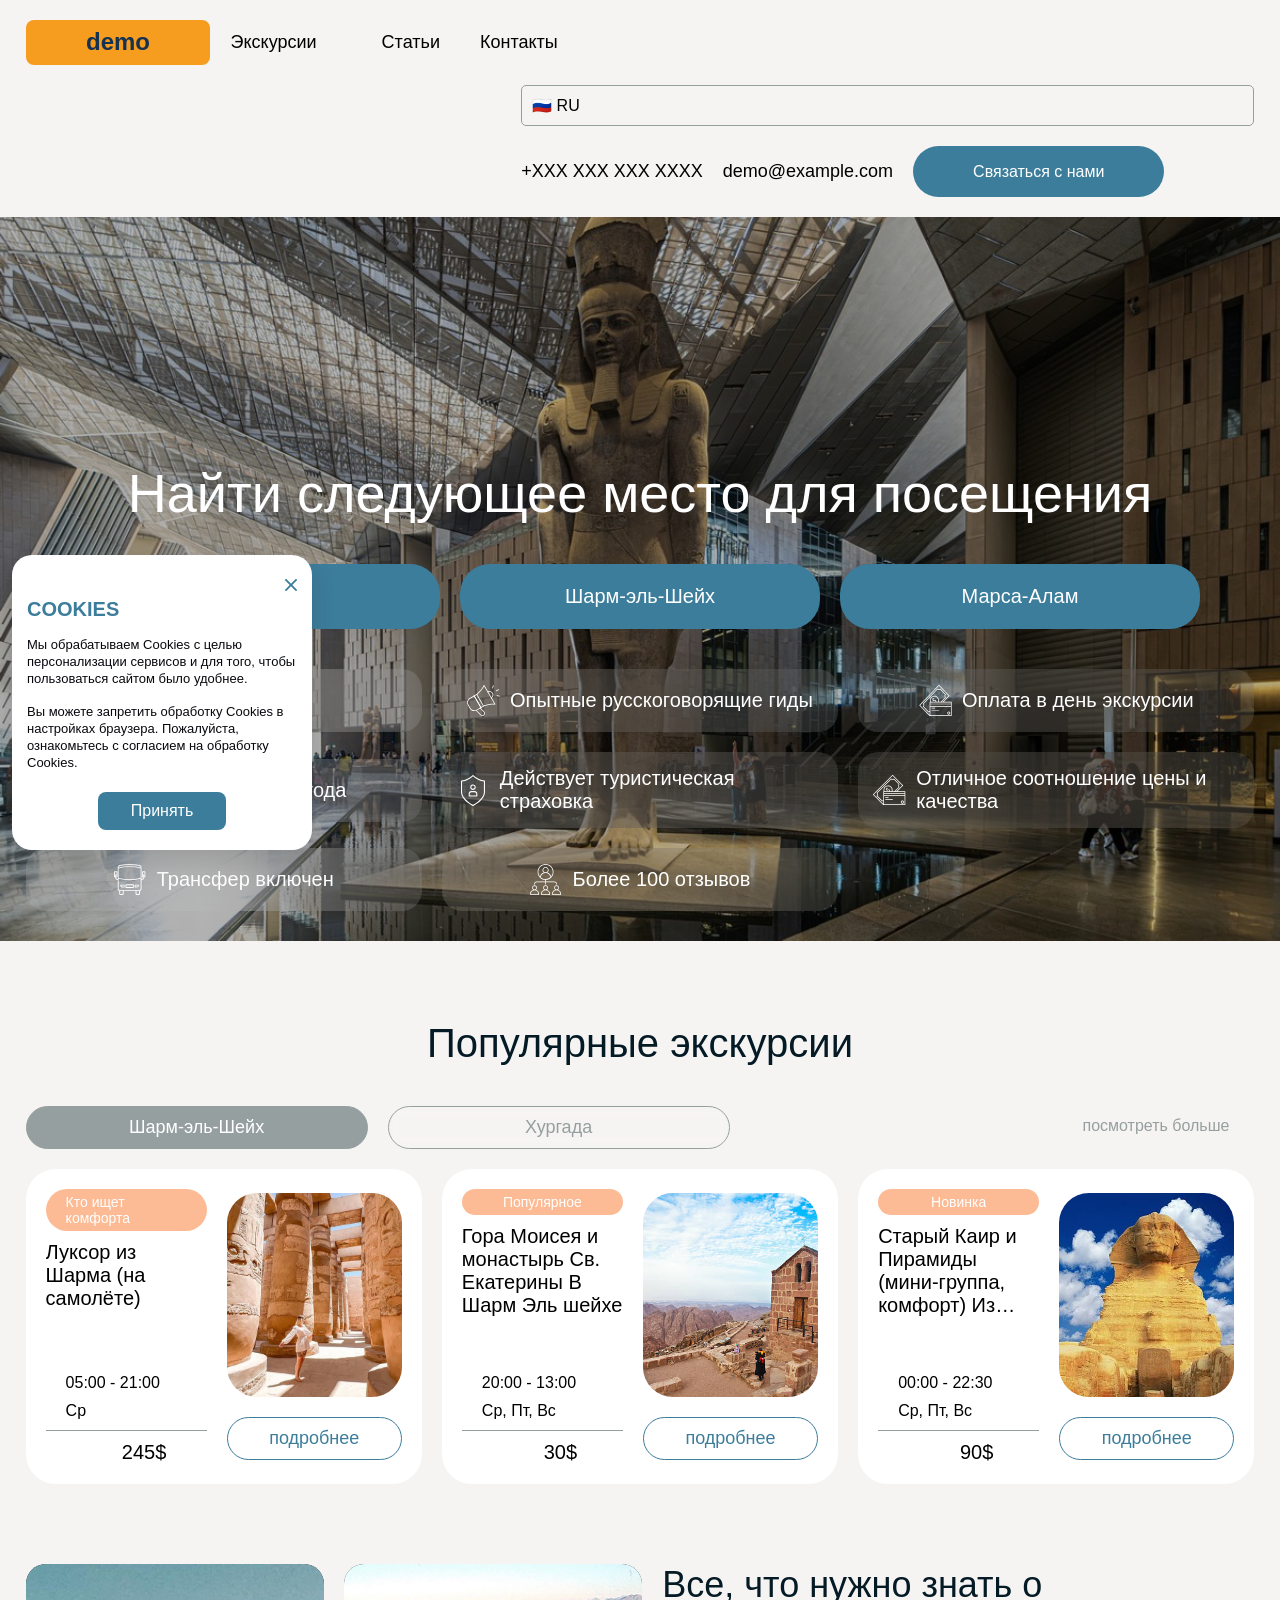
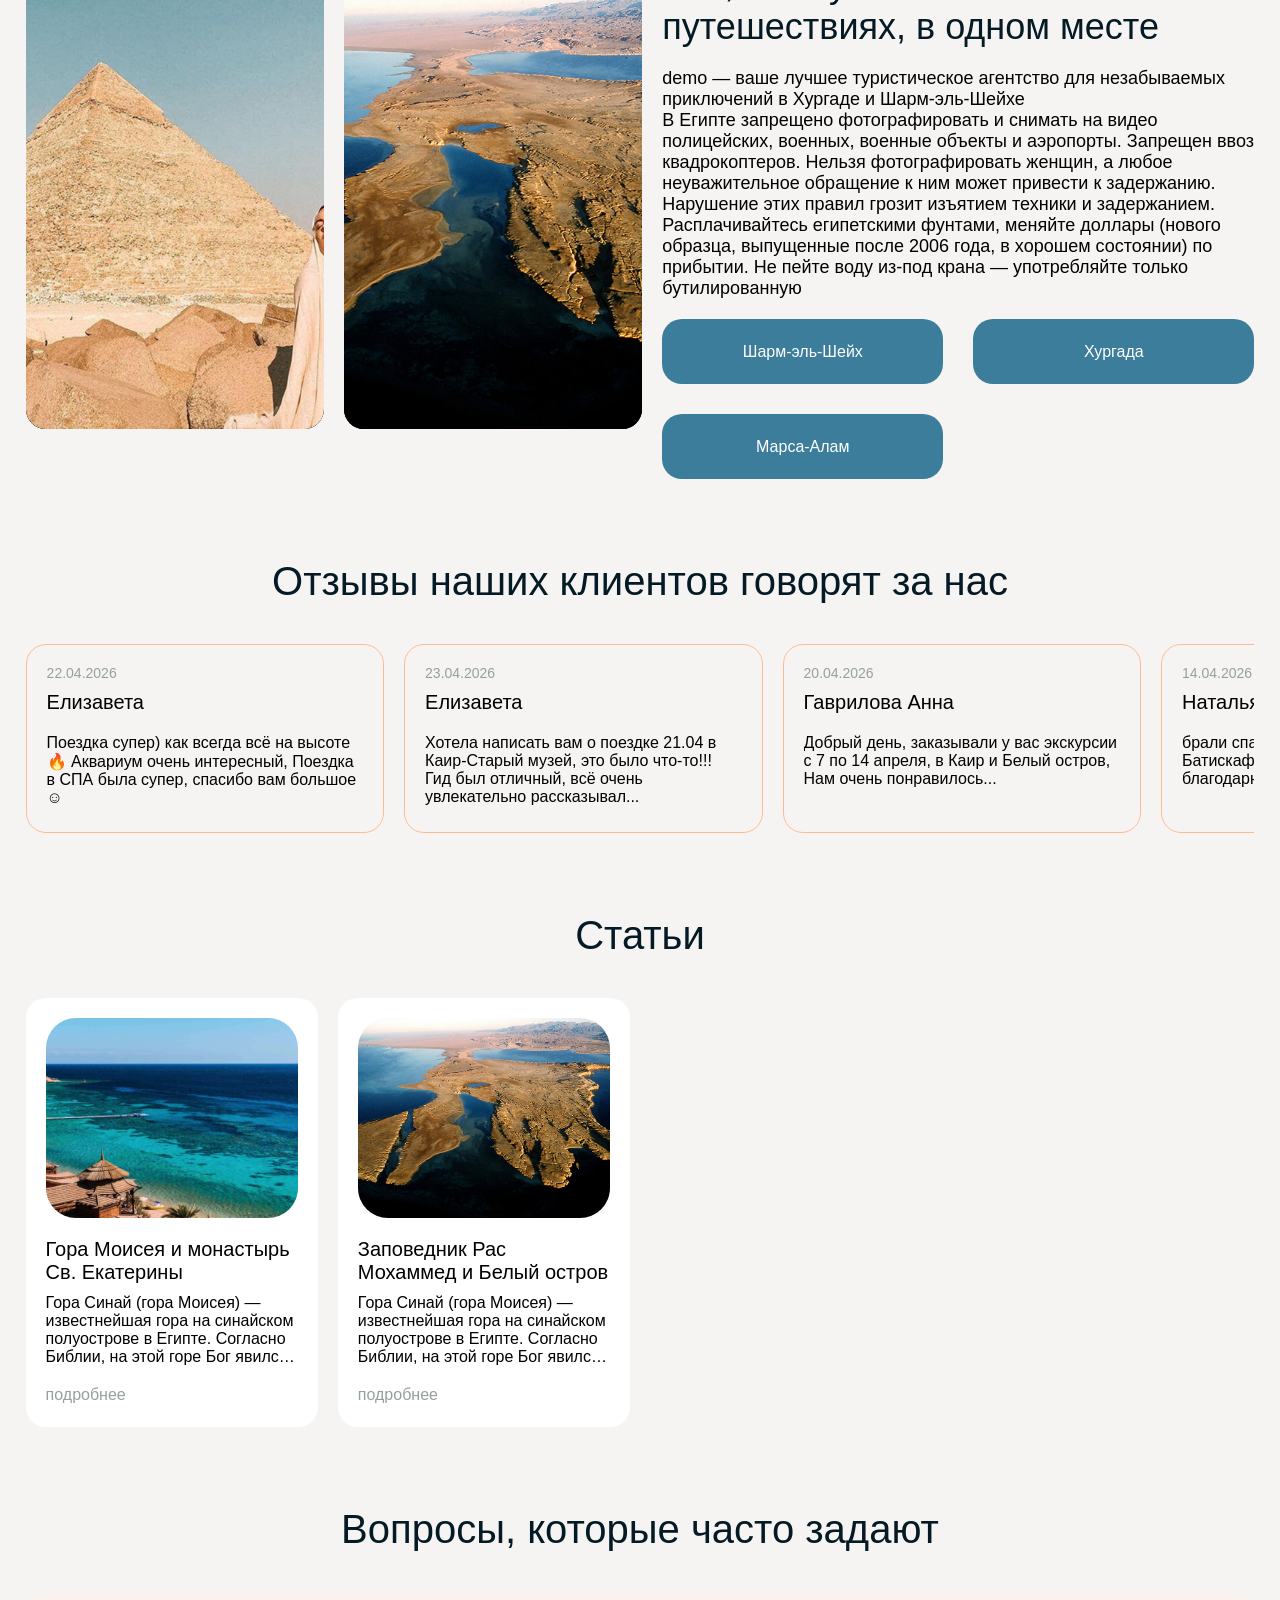
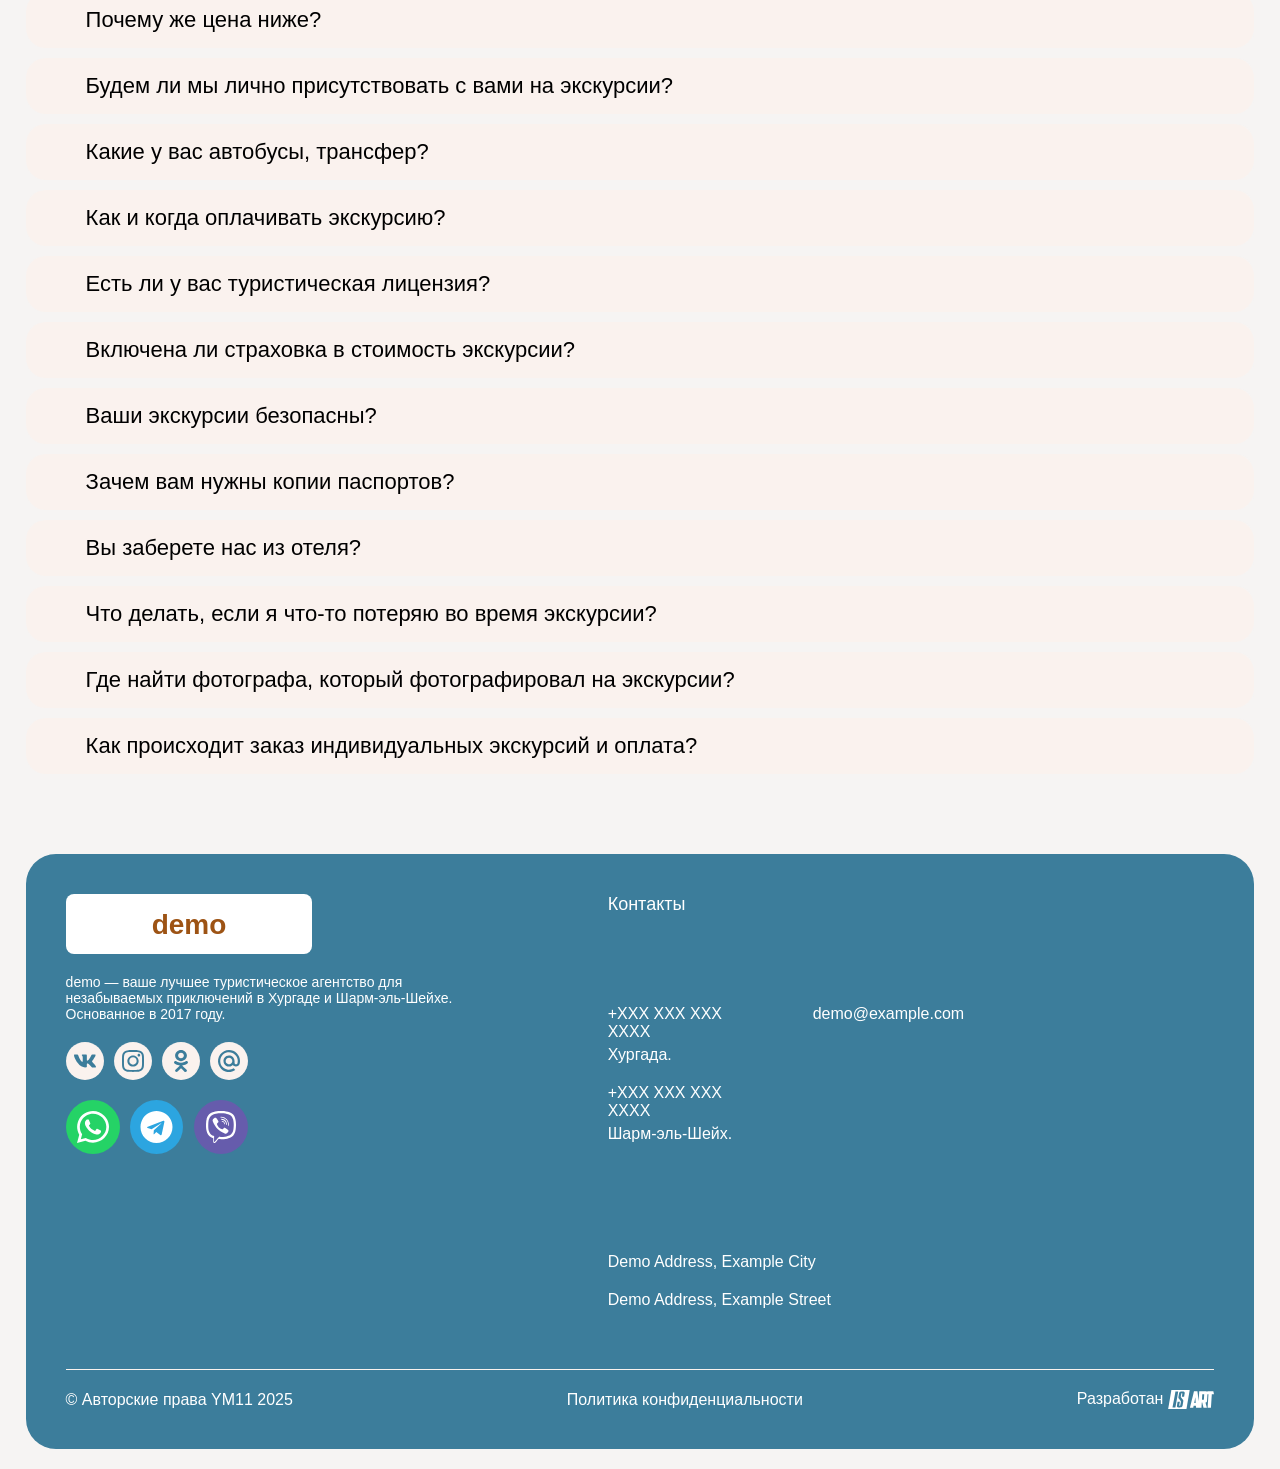
==== commit a17cac3a: "Replace contact info with demo placeholders" ====
--- a/index.html
+++ b/index.html
@@ -49,8 +49,8 @@
 					<option value="en" data-mask="+1(999)999-9999" data-placeholder="Phone*">🇬🇧 EN</option>
 					<option value="ar" data-mask="+20(999)999-9999" data-placeholder="هاتف*">🇪🇬 AR</option>
 				</select>
-				<a href="tel:+201145948077" class="header_phone">+201145948077</a>
-				<a href="mailto:albatrosegypt6@gmail.com" class="header_mail">albatrosegypt6@gmail.com</a>
+<a href="tel:+XXX" class="header_phone">+XXX XXX XXX XXXX</a>
+				<a href="mailto:demo@example.com" class="header_mail">demo@example.com</a>
 				<span class="modal_open">
 					<a href="#modal_consultations" class="site_btn" data-effect="mfp-zoom-in">Связаться с нами</a>
 				</span>
@@ -552,25 +552,25 @@
 					<div class="footer_phone footer_item">
 						<div class="footer_icon"></div>
 						<div class="footer_phone_tel">
-							<a href="tel:+201145948077">+201145948077</a>
-							<span>Хургада.</span>
+						<a href="tel:+XXX">+XXX XXX XXX XXXX</a>
+						<span>Хургада.</span>
 						</div>
 						<div class="footer_phone_tel">
-							<a href="tel:+201145948077">+201145948077</a>
-							<span>Шарм-эль-Шейх.</span>
+						<a href="tel:+XXX">+XXX XXX XXX XXXX</a>
+						<span>Шарм-эль-Шейх.</span>
 						</div>
 					</div>
 					<div class="footer_mail footer_item">
 						<div class="footer_icon"></div>
 						<div class="footer_phone_tel">
-							<a href="mailto:albatrosegypt6@gmail.com">albatrosegypt6@gmail.com</a>
+						<a href="mailto:demo@example.com">demo@example.com</a>
 						</div>
 					</div>
 					<div class="footer_gps footer_item">
 						<div class="footer_icon"></div>
 						<div class="footer_addres footer_phone_tel">
-							<span>Египет, Шарм-эль-Шейх, ул. Эль-Салам.</span>
-							<span>Египет, Хургада,туристический центр.</span>
+							<span>Demo Address, Example City</span>
+							<span>Demo Address, Example Street</span>
 						</div>
 					</div>
 				</div>
